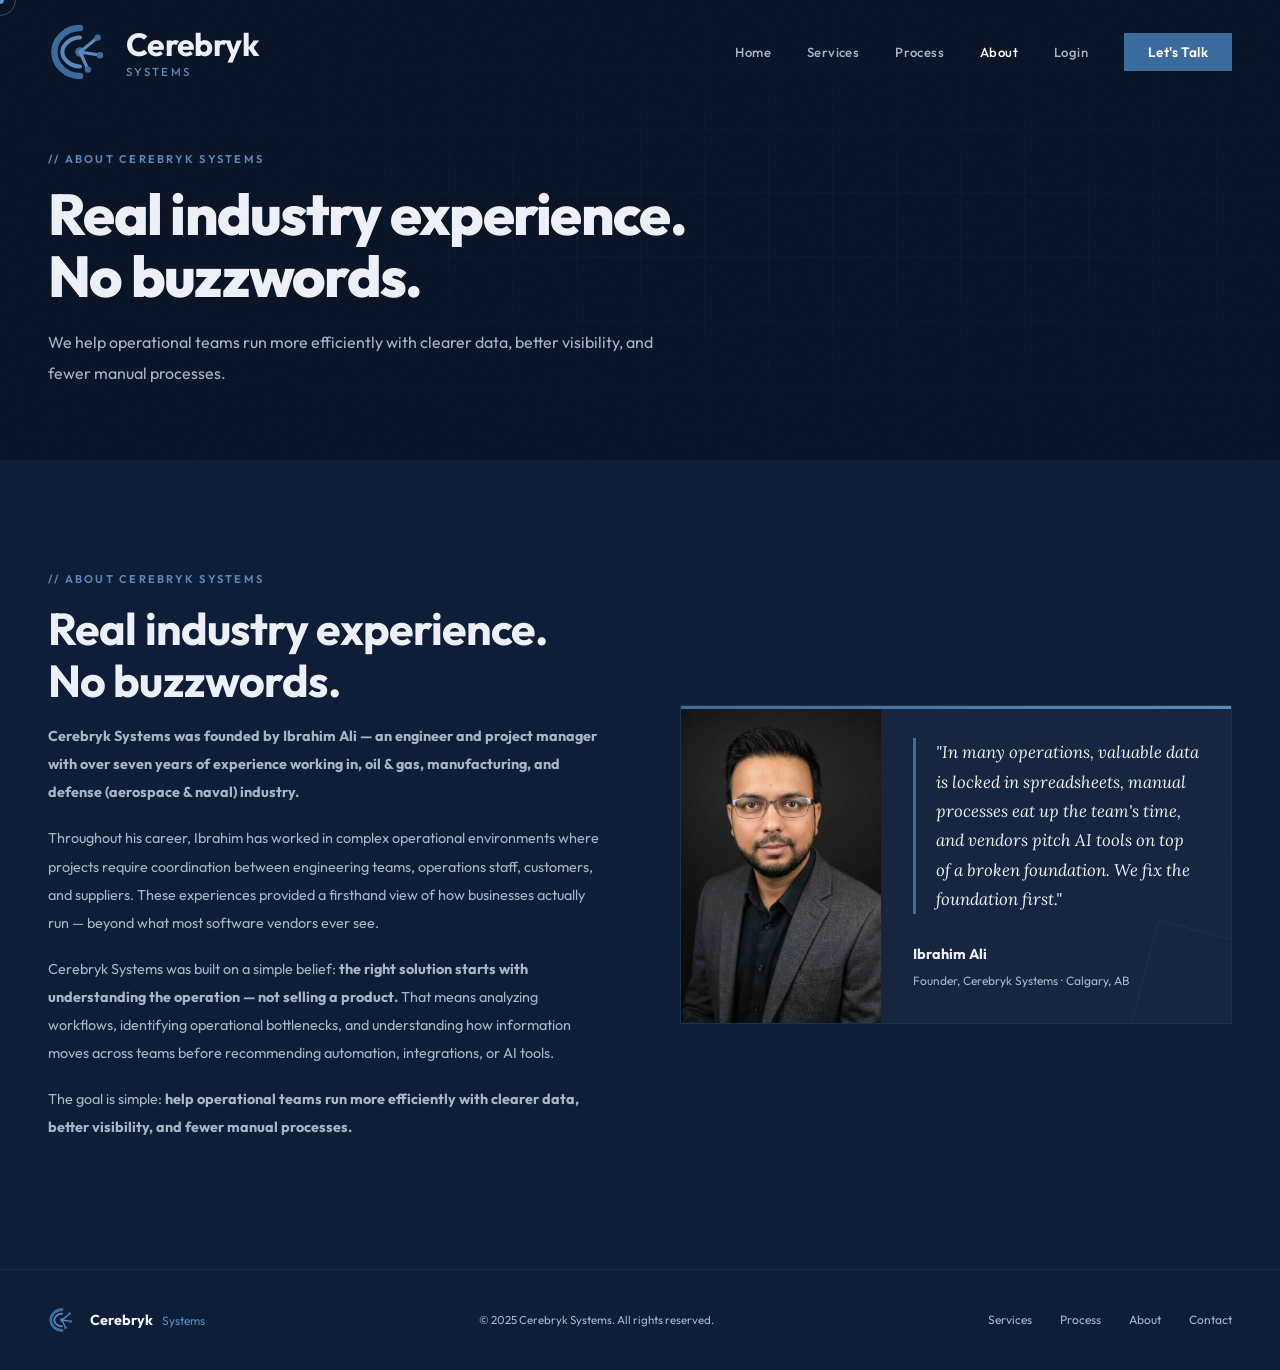
==== about/index.html @ 9ad9eb02 "Individual Pages Each title has an individual page" ====
<!DOCTYPE html>
<html lang="en">
<head>
  <meta charset="UTF-8"/>
  <meta name="viewport" content="width=device-width, initial-scale=1.0"/>
  <title>About | Cerebryk Systems — Ibrahim Ali</title>
  <meta name="description" content="Meet Ibrahim Ali, founder of Cerebryk Systems, and learn about the industry experience and operations first belief behind the company."/>
  <meta name="keywords" content="manufacturing consultant Calgary, AI consulting Alberta, workflow automation Calgary, operations consulting Western Canada, manufacturing SME consultant, data management manufacturing, process improvement Calgary"/>
  <meta name="author" content="Ibrahim Ali, Cerebryk Systems"/>
  <meta name="robots" content="index, follow"/>
  <link rel="canonical" href="https://cerebryk.com/about/"/>
  <meta property="og:title" content="About | Cerebryk Systems — Ibrahim Ali"/><meta property="og:description" content="Meet Ibrahim Ali, founder of Cerebryk Systems, and learn about the industry experience and operations first belief behind the company."/><meta property="og:url" content="https://cerebryk.com/about/"/><meta property="og:type" content="website"/><meta property="og:site_name" content="Cerebryk Systems"/>
  <meta name="twitter:card" content="summary"/><meta name="twitter:title" content="About | Cerebryk Systems — Ibrahim Ali"/><meta name="twitter:description" content="Meet Ibrahim Ali, founder of Cerebryk Systems, and learn about the industry experience and operations first belief behind the company."/>
  <link rel="icon" type="image/svg+xml" href="/favicon.svg"/>
  <link rel="preconnect" href="https://fonts.googleapis.com"/><link rel="preconnect" href="https://fonts.gstatic.com" crossorigin/>
  <link href="https://fonts.googleapis.com/css2?family=Outfit:wght@300;400;500;600;700;800&family=Lora:ital,wght@0,400;0,600;1,400&display=swap" rel="stylesheet"/>
  <link rel="stylesheet" href="/assets/site.css"/>
</head>
<body data-page="about">
  <div class="cursor" id="cursor"></div>
  <div class="cursor-ring" id="cursorRing"></div>
  <div class="mobile-menu" id="mobileMenu">
    <button class="mobile-close" id="menuClose" aria-label="Close menu">&#x2715;</button>
    <a href="/" onclick="closeMobile()">Home</a>
    <a href="/services/" onclick="closeMobile()">Services</a>
    <a href="/process/" onclick="closeMobile()">Process</a>
    <a href="/about/" aria-current="page" onclick="closeMobile()">About</a>
    <a href="/login/" onclick="closeMobile()">Login</a>
    <a href="/contact/" onclick="closeMobile()">Contact</a>
  </div>
  <nav id="nav">
    <a href="/" class="nav-logo">
      <svg class="nav-logo-icon" viewBox="0 0 80 80" fill="none">
        <path d="M40 10 C22 10 8 24 8 40 C8 56 22 70 40 70" stroke="#3A6B9E" stroke-width="8" stroke-linecap="round" fill="none"/>
        <path d="M40 22 C28 22 18 31 18 40 C18 49 28 58 40 58" stroke="#5A8BBE" stroke-width="5" stroke-linecap="round" fill="none"/>
        <circle cx="40" cy="40" r="6" fill="#3A6B9E"/>
        <line x1="40" y1="40" x2="62" y2="22" stroke="#5A8BBE" stroke-width="4" stroke-linecap="round"/>
        <line x1="40" y1="40" x2="65" y2="44" stroke="#5A8BBE" stroke-width="4" stroke-linecap="round"/>
        <line x1="40" y1="40" x2="50" y2="62" stroke="#5A8BBE" stroke-width="4" stroke-linecap="round"/>
        <circle cx="62" cy="22" r="4" fill="#3A6B9E"/>
        <circle cx="65" cy="44" r="4" fill="#3A6B9E"/>
        <circle cx="50" cy="62" r="4" fill="#3A6B9E"/>
      </svg>
      <div class="nav-logo-text">
        <span class="brand">Cerebryk</span>
        <span class="sub">Systems</span>
      </div>
    </a>
    <ul>
      <li><a href="/">Home</a></li>
      <li><a href="/services/">Services</a></li>
      <li><a href="/process/">Process</a></li>
      <li><a href="/about/" aria-current="page">About</a></li>
      <li><a href="/login/">Login</a></li>
      <li><a href="/contact/" class="nav-cta">Let&#39;s Talk</a></li>
    </ul>
    <button class="hamburger" id="hamburger" aria-label="Open menu"><span></span><span></span><span></span></button>
  </nav>
<main>
<section class="page-intro"><div class="section-label">// About Cerebryk Systems</div><h1>Real industry experience.<br>No buzzwords.</h1><p>We help operational teams run more efficiently with clearer data, better visibility, and fewer manual processes.</p></section>

  <section id="about">
    <div class="about-left reveal">
      <div class="section-label">// About Cerebryk Systems</div>
      <h2>Real industry experience.<br>No buzzwords.</h2>
      <p><strong>Cerebryk Systems was founded by Ibrahim Ali — an engineer and project manager with over seven years of experience working in, oil &amp; gas, manufacturing, and defense (aerospace &amp; naval) industry.</strong></p>
      <p>Throughout his career, Ibrahim has worked in complex operational environments where projects require coordination between engineering teams, operations staff, customers, and suppliers. These experiences provided a firsthand view of how businesses actually run — beyond what most software vendors ever see.</p>
      <p>Cerebryk Systems was built on a simple belief: <strong>the right solution starts with understanding the operation — not selling a product.</strong> That means analyzing workflows, identifying operational bottlenecks, and understanding how information moves across teams before recommending automation, integrations, or AI tools.</p>
      <p>The goal is simple: <strong>help operational teams run more efficiently with clearer data, better visibility, and fewer manual processes.</strong></p>
    </div>
    <div class="about-right reveal">
      <div class="about-card">
        <div style="display:flex; align-items:stretch; min-height:280px;">
          <img src="/ibrahim.jpg" alt="Ibrahim Ali" style="width:200px; flex-shrink:0; object-fit:cover; object-position:center top; display:block;"/>
          <div style="padding:32px 32px 32px; display:flex; flex-direction:column; justify-content:center;">
            <p class="about-quote">"In many operations, valuable data is locked in spreadsheets, manual processes eat up the team's time, and vendors pitch AI tools on top of a broken foundation. We fix the foundation first."</p>
            <div class="about-name">Ibrahim Ali</div>
            <div class="about-title">Founder, Cerebryk Systems &middot; Calgary, AB</div>
          </div>
        </div>
        <div class="about-deco"></div>
      </div>
    </div>
  </section>
</main>
  <footer>
    <div class="footer-left">
      <svg width="28" height="28" viewBox="0 0 80 80" fill="none">
        <path d="M40 10 C22 10 8 24 8 40 C8 56 22 70 40 70" stroke="#3A6B9E" stroke-width="8" stroke-linecap="round" fill="none"/>
        <path d="M40 22 C28 22 18 31 18 40 C18 49 28 58 40 58" stroke="#5A8BBE" stroke-width="5" stroke-linecap="round" fill="none"/>
        <circle cx="40" cy="40" r="6" fill="#3A6B9E"/>
        <line x1="40" y1="40" x2="62" y2="22" stroke="#5A8BBE" stroke-width="4" stroke-linecap="round"/>
        <line x1="40" y1="40" x2="65" y2="44" stroke="#5A8BBE" stroke-width="4" stroke-linecap="round"/>
        <line x1="40" y1="40" x2="50" y2="62" stroke="#5A8BBE" stroke-width="4" stroke-linecap="round"/>
        <circle cx="62" cy="22" r="4" fill="#3A6B9E"/>
        <circle cx="65" cy="44" r="4" fill="#3A6B9E"/>
        <circle cx="50" cy="62" r="4" fill="#3A6B9E"/>
      </svg>
      <div class="footer-brand">Cerebryk <span>Systems</span></div>
    </div>
    <p>&#169; 2025 Cerebryk Systems. All rights reserved.</p>
    <div class="footer-links">
      <a href="/services/">Services</a>
      <a href="/process/">Process</a>
      <a href="/about/">About</a>
      <a href="/contact/">Contact</a>
    </div>
  </footer>
<script src="/assets/site.js" defer></script>
</body>
</html>
---- assets/site.css ----
*, *::before, *::after { box-sizing: border-box; margin: 0; padding: 0; }
    :root {
      --navy: #0A1628; --navy2: #0F1E38; --navy3: #162540;
      --steel: #3A6B9E; --steel-light: #5A8BBE;
      --text: #EDF0F7; --text-soft: #A8B4C8;
      --border: rgba(58,107,158,0.18); --white: #FFFFFF;
    }
    html { scroll-behavior: smooth; }
    body { background: var(--navy); color: var(--text); font-family: 'Outfit', sans-serif; font-weight: 400; line-height: 1.7; overflow-x: hidden; cursor: none; }

    /* CURSOR */
    .cursor { width: 8px; height: 8px; background: var(--steel-light); border-radius: 50%; position: fixed; pointer-events: none; z-index: 9999; transform: translate(-50%,-50%); transition: transform 0.15s ease, background 0.2s; mix-blend-mode: screen; }
    .cursor-ring { width: 32px; height: 32px; border: 1.5px solid rgba(90,139,190,0.5); border-radius: 50%; position: fixed; pointer-events: none; z-index: 9998; transform: translate(-50%,-50%); transition: width 0.3s, height 0.3s, border-color 0.3s; }
    .cursor.hovered { transform: translate(-50%,-50%) scale(2.5); background: var(--steel); }
    .cursor-ring.hovered { width: 48px; height: 48px; border-color: rgba(90,139,190,0.8); }

    /* NOISE */
    body::after { content: ''; position: fixed; inset: 0; background-image: url("data:image/svg+xml,%3Csvg viewBox='0 0 200 200' xmlns='http://www.w3.org/2000/svg'%3E%3Cfilter id='n'%3E%3CfeTurbulence type='fractalNoise' baseFrequency='0.85' numOctaves='4' stitchTiles='stitch'/%3E%3C/filter%3E%3Crect width='100%25' height='100%25' filter='url(%23n)' opacity='0.03'/%3E%3C/svg%3E"); pointer-events: none; z-index: 900; opacity: 0.35; }

    /* NAV */
    nav { position: fixed; top: 0; left: 0; right: 0; z-index: 500; padding: 20px 48px; display: flex; justify-content: space-between; align-items: center; transition: all 0.4s ease; }
    nav.scrolled { background: rgba(10,22,40,0.95); backdrop-filter: blur(24px); border-bottom: 1px solid var(--border); padding: 14px 48px; }
    .nav-logo { display: flex; align-items: center; gap: 14px; text-decoration: none; }
    .nav-logo-icon { width: 64px; height: 64px; flex-shrink: 0; }
    .nav-logo-text { display: flex; flex-direction: column; line-height: 1.15; }
    .nav-logo-text .brand { font-size: 2rem; font-weight: 700; color: var(--text); letter-spacing: -0.02em; }
    .nav-logo-text .sub { font-size: 0.72rem; font-weight: 500; letter-spacing: 0.2em; text-transform: uppercase; color: var(--steel-light); margin-top: 2px; }
    nav ul { list-style: none; display: flex; gap: 36px; align-items: center; }
    nav ul a { color: var(--text-soft); text-decoration: none; font-size: 0.82rem; font-weight: 500; letter-spacing: 0.03em; transition: color 0.2s; }
    nav ul a:hover { color: var(--text); }
    .nav-cta { background: var(--steel) !important; color: var(--white) !important; padding: 10px 24px !important; font-weight: 600 !important; font-size: 0.85rem !important; transition: background 0.2s !important; }
    .nav-cta:hover { background: var(--steel-light) !important; color: var(--white) !important; }
    .hamburger { display: none; flex-direction: column; gap: 5px; background: none; border: none; cursor: none; padding: 4px; }
    .hamburger span { display: block; width: 24px; height: 2px; background: var(--text); border-radius: 2px; }
    .mobile-menu { display: none; position: fixed; top: 0; left: 0; right: 0; bottom: 0; background: var(--navy); z-index: 400; flex-direction: column; justify-content: center; align-items: center; gap: 32px; }
    .mobile-menu.open { display: flex; }
    .mobile-menu a { color: var(--text); text-decoration: none; font-size: 1.4rem; font-weight: 600; }
    .mobile-close { position: absolute; top: 24px; right: 24px; background: none; border: none; color: var(--text); font-size: 1.6rem; cursor: none; }

    /* HERO */
    #hero { min-height: 100vh; min-height: 100svh; display: flex; align-items: center; padding: 140px 48px 80px; position: relative; overflow: hidden; }
    .hero-bg-grid { position: absolute; inset: 0; background-image: linear-gradient(rgba(58,107,158,0.06) 1px, transparent 1px), linear-gradient(90deg, rgba(58,107,158,0.06) 1px, transparent 1px); background-size: 64px 64px; mask-image: radial-gradient(ellipse at 65% 50%, black 20%, transparent 75%); }
    .hero-glow { position: absolute; top: -150px; right: -80px; width: 650px; height: 650px; background: radial-gradient(circle, rgba(58,107,158,0.14) 0%, transparent 70%); pointer-events: none; }
    .hero-content { position: relative; max-width: 860px; }
    h1 { font-family: 'Outfit', sans-serif; font-weight: 800; font-size: clamp(2.2rem, 4.5vw, 4.2rem); line-height: 1.08; letter-spacing: -0.03em; margin-bottom: 20px; opacity: 0; animation: fadeUp 0.8s 0.2s ease forwards; }
    h1 em { font-style: normal; color: var(--steel-light); }
    .hero-tagline { font-size: clamp(1rem, 2vw, 1.25rem); font-weight: 500; color: var(--text-soft); margin-bottom: 24px; letter-spacing: 0.01em; opacity: 0; animation: fadeUp 0.8s 0.28s ease forwards; }
    .hero-tagline span { color: var(--steel-light); font-weight: 600; }
    .hero-desc { font-size: 0.97rem; font-weight: 300; color: var(--text-soft); max-width: 560px; line-height: 1.9; margin-bottom: 48px; opacity: 0; animation: fadeUp 0.8s 0.35s ease forwards; }
    .hero-ctas { display: flex; gap: 16px; flex-wrap: wrap; align-items: center; opacity: 0; animation: fadeUp 0.8s 0.45s ease forwards; }
    .btn-primary { background: var(--steel); color: var(--white); padding: 14px 32px; font-family: 'Outfit', sans-serif; font-size: 0.88rem; font-weight: 600; letter-spacing: 0.03em; text-decoration: none; border: none; cursor: none; transition: background 0.25s, transform 0.2s; display: inline-block; }
    .btn-primary:hover { background: var(--steel-light); transform: translateY(-1px); }
    .btn-outline { border: 1.5px solid var(--border); color: var(--text-soft); padding: 13px 28px; font-family: 'Outfit', sans-serif; font-size: 0.88rem; font-weight: 500; text-decoration: none; cursor: none; transition: border-color 0.2s, color 0.2s; display: inline-flex; align-items: center; gap: 8px; }
    .btn-outline:hover { border-color: var(--steel); color: var(--text); }
    .hero-scroll { position: absolute; bottom: 36px; right: 48px; display: flex; align-items: center; gap: 10px; font-size: 0.68rem; letter-spacing: 0.14em; text-transform: uppercase; color: var(--text-soft); opacity: 0; animation: fadeUp 0.8s 0.8s ease forwards; }
    .scroll-line { width: 40px; height: 1px; background: var(--steel); }
    .hero-divider { position: absolute; bottom: 0; left: 0; right: 0; height: 1px; background: linear-gradient(90deg, transparent, var(--border), transparent); }

    /* TRUST BAR */
    #trust { background: var(--navy2); padding: 28px 48px; border-bottom: 1px solid var(--border); }
    .trust-inner { display: flex; align-items: center; gap: 32px; flex-wrap: nowrap; }
    .trust-label { font-size: 0.68rem; letter-spacing: 0.16em; text-transform: uppercase; color: var(--text-soft); white-space: nowrap; }
    .trust-divider { width: 1px; height: 28px; background: var(--border); flex-shrink: 0; }
    .trust-items { display: flex; gap: 24px; flex-wrap: nowrap; }
    .trust-item { font-size: 0.74rem; color: var(--text-soft); display: flex; align-items: center; gap: 6px; white-space: nowrap; }
    .trust-item::before { content: ''; width: 4px; height: 4px; border-radius: 50%; background: var(--steel); flex-shrink: 0; }

    /* SECTIONS */
    section { padding: 110px 48px; position: relative; }
    .section-label { font-size: 0.7rem; font-weight: 600; letter-spacing: 0.2em; text-transform: uppercase; color: var(--steel-light); margin-bottom: 14px; }
    h2 { font-family: 'Outfit', sans-serif; font-weight: 700; font-size: clamp(1.9rem, 3.5vw, 2.8rem); letter-spacing: -0.02em; line-height: 1.15; margin-bottom: 16px; }

    /* PROBLEM STRIP */
    #problem { background: var(--navy3); padding: 72px 48px; }
    .problem-inner { max-width: 900px; margin: 0 auto; text-align: center; }
    .problem-inner .section-label { display: block; text-align: center; margin-bottom: 20px; }
    .problem-inner h2 { margin-bottom: 20px; }
    .problem-inner p { color: var(--text-soft); font-size: 0.95rem; line-height: 1.95; max-width: 680px; margin: 0 auto 48px; }
    .problem-grid { display: grid; grid-template-columns: repeat(auto-fit, minmax(200px, 1fr)); gap: 1px; background: var(--border); margin-top: 0; }
    .problem-card { background: var(--navy3); padding: 32px 28px; text-align: left; }
    .problem-card-icon { font-size: 1.4rem; margin-bottom: 14px; }
    .problem-card h4 { font-size: 0.95rem; font-weight: 700; margin-bottom: 8px; }
    .problem-card p { font-size: 0.8rem; color: var(--text-soft); line-height: 1.75; }

    /* SERVICES */
    #services { background: var(--navy2); }
    .services-header { max-width: 640px; margin-bottom: 80px; }
    .services-header p { color: var(--text-soft); font-size: 0.92rem; line-height: 1.9; margin-top: 14px; }
    .services-stack { display: flex; flex-direction: column; gap: 2px; }
    .service-card { background: var(--navy2); border: 1px solid var(--border); padding: 52px 48px; display: grid; grid-template-columns: 280px 1fr; gap: 60px; align-items: start; position: relative; overflow: hidden; transition: background 0.3s; cursor: none; }
    .service-card:hover { background: var(--navy3); }
    .service-card::before { content: ''; position: absolute; left: 0; top: 0; bottom: 0; width: 3px; background: var(--steel); transform: scaleY(0); transform-origin: top; transition: transform 0.4s ease; }
    .service-card:hover::before { transform: scaleY(1); }
    .svc-step { font-size: 0.65rem; letter-spacing: 0.2em; color: var(--steel); font-weight: 700; margin-bottom: 16px; text-transform: uppercase; }
    .service-card h3 { font-size: 1.4rem; font-weight: 700; letter-spacing: -0.02em; margin-bottom: 12px; line-height: 1.2; }
    .svc-subtitle { font-size: 0.8rem; color: var(--steel-light); font-weight: 500; letter-spacing: 0.04em; }
    .svc-right p { color: var(--text-soft); font-size: 0.88rem; line-height: 1.95; margin-bottom: 24px; }
    .svc-tags { display: flex; flex-wrap: wrap; gap: 8px; }
    .svc-tag { font-size: 0.65rem; letter-spacing: 0.08em; text-transform: uppercase; font-weight: 500; color: var(--steel-light); border: 1px solid rgba(58,107,158,0.25); padding: 5px 12px; }
    .svc-callout { margin-top: 20px; padding: 16px 20px; background: rgba(58,107,158,0.08); border-left: 3px solid var(--steel); font-size: 0.82rem; color: var(--text-soft); font-style: italic; font-family: 'Lora', serif; line-height: 1.7; }

    /* PROCESS */
    #process { background: var(--navy); }
    .process-header { max-width: 560px; margin-bottom: 72px; }
    .process-header p { color: var(--text-soft); font-size: 0.92rem; line-height: 1.85; margin-top: 12px; }
    .process-steps { display: grid; grid-template-columns: repeat(auto-fit, minmax(200px, 1fr)); gap: 0; position: relative; }
    .process-steps::before { content: ''; position: absolute; top: 28px; left: 0; right: 0; height: 1px; background: linear-gradient(90deg, transparent, var(--border), var(--border), transparent); }
    .process-step { padding: 0 32px 0 0; }
    .step-num { width: 56px; height: 56px; border: 1.5px solid var(--border); display: flex; align-items: center; justify-content: center; font-size: 0.72rem; font-weight: 700; letter-spacing: 0.1em; color: var(--steel-light); margin-bottom: 28px; background: var(--navy); position: relative; z-index: 1; }
    .process-step h4 { font-size: 1rem; font-weight: 700; margin-bottom: 10px; }
    .process-step p { font-size: 0.83rem; color: var(--text-soft); line-height: 1.85; }

    /* ABOUT */
    #about { background: var(--navy2); display: grid; grid-template-columns: 1fr 1fr; gap: 80px; align-items: center; }
    .about-left p { color: var(--text-soft); font-size: 0.9rem; line-height: 1.95; margin-bottom: 18px; }
    .about-credentials { margin-top: 36px; display: grid; grid-template-columns: 1fr 1fr; gap: 10px; }
    .credential { display: flex; align-items: flex-start; gap: 10px; font-size: 0.8rem; color: var(--text-soft); line-height: 1.5; }
    .credential-dot { width: 5px; height: 5px; border-radius: 50%; background: var(--steel); flex-shrink: 0; margin-top: 6px; }
    .about-card { background: var(--navy3); border: 1px solid var(--border); overflow: hidden; position: relative; }
    .about-card::before { content: ''; position: absolute; top: 0; left: 0; right: 0; height: 3px; background: linear-gradient(90deg, var(--steel), var(--steel-light)); }
    .about-card-logo { margin-bottom: 32px; }
    .about-quote { font-family: 'Lora', serif; font-style: italic; font-size: 1.05rem; color: var(--text); line-height: 1.75; margin-bottom: 28px; border-left: 3px solid var(--steel); padding-left: 20px; }
    .about-name { font-size: 0.9rem; font-weight: 700; }
    .about-title { font-size: 0.75rem; color: var(--text-soft); margin-top: 4px; }
    .about-deco { position: absolute; bottom: -30px; right: -30px; width: 120px; height: 120px; border: 1px solid var(--border); transform: rotate(15deg); pointer-events: none; }

    /* CONTACT */
    #contact { background: var(--navy); }
    .contact-wrap { display: grid; grid-template-columns: 1fr 1.4fr; gap: 80px; align-items: start; }
    .contact-left h2 { margin-bottom: 16px; }
    .contact-left p { color: var(--text-soft); font-size: 0.9rem; line-height: 1.9; margin-bottom: 40px; }
    .contact-detail { display: flex; align-items: center; gap: 14px; margin-bottom: 18px; font-size: 0.85rem; color: var(--text-soft); }
    .contact-detail-icon { width: 36px; height: 36px; flex-shrink: 0; border: 1px solid var(--border); display: flex; align-items: center; justify-content: center; color: var(--steel-light); }
    .contact-form { display: flex; flex-direction: column; gap: 16px; }
    .form-row { display: grid; grid-template-columns: 1fr 1fr; gap: 16px; }
    .form-group { display: flex; flex-direction: column; gap: 7px; }
    .form-group label { font-size: 0.7rem; font-weight: 600; letter-spacing: 0.12em; text-transform: uppercase; color: var(--text-soft); }
    .form-group input, .form-group textarea, .form-group select { background: var(--navy2); border: 1px solid var(--border); color: var(--text); font-family: 'Outfit', sans-serif; font-size: 0.88rem; padding: 13px 16px; outline: none; transition: border-color 0.2s; resize: none; cursor: none; -webkit-appearance: none; }
    .form-group input:focus, .form-group textarea:focus, .form-group select:focus { border-color: var(--steel); }
    .form-group input::placeholder, .form-group textarea::placeholder { color: rgba(168,180,200,0.4); }
    .form-group select option { background: var(--navy2); }
    .form-submit { background: var(--steel); color: var(--white); border: none; padding: 15px 40px; font-family: 'Outfit', sans-serif; font-size: 0.9rem; font-weight: 600; cursor: none; width: 100%; transition: background 0.2s, transform 0.2s; margin-top: 4px; }
    .form-submit:hover { background: var(--steel-light); transform: translateY(-1px); }

    /* FOOTER */
    footer { padding: 36px 48px; border-top: 1px solid var(--border); display: flex; justify-content: space-between; align-items: center; flex-wrap: wrap; gap: 16px; background: var(--navy2); }
    .footer-left { display: flex; align-items: center; gap: 14px; }
    .footer-brand { font-size: 0.9rem; font-weight: 700; color: var(--text); }
    .footer-brand span { color: var(--steel-light); font-weight: 400; font-size: 0.75rem; margin-left: 6px; }
    footer p { font-size: 0.72rem; color: var(--text-soft); }
    .footer-links { display: flex; gap: 28px; }
    .footer-links a { font-size: 0.75rem; color: var(--text-soft); text-decoration: none; transition: color 0.2s; }
    .footer-links a:hover { color: var(--steel-light); }

    /* ANIMATIONS */
    @keyframes fadeUp { from { opacity: 0; transform: translateY(20px); } to { opacity: 1; transform: translateY(0); } }
    @keyframes pulse { 0%,100% { opacity: 1; transform: scale(1); } 50% { opacity: 0.4; transform: scale(0.8); } }
    .reveal { opacity: 0; transform: translateY(28px); transition: opacity 0.7s ease, transform 0.7s ease; }
    .reveal.visible { opacity: 1; transform: translateY(0); }
    ::-webkit-scrollbar { width: 4px; }
    ::-webkit-scrollbar-track { background: var(--navy); }
    ::-webkit-scrollbar-thumb { background: var(--steel); border-radius: 2px; }

    /* RESPONSIVE */
    @media (max-width: 900px) {
      .service-card { grid-template-columns: 1fr; gap: 24px; }
      #about { grid-template-columns: 1fr; gap: 48px; }
      .contact-wrap { grid-template-columns: 1fr; gap: 48px; }
    }
    @media (max-width: 768px) {
      body { cursor: auto; }
      .cursor, .cursor-ring { display: none; }
      nav { padding: 16px 20px; }
      nav.scrolled { padding: 12px 20px; }
      nav ul { display: none; }
      .hamburger { display: flex; }
      #hero { padding: 110px 20px 72px; }
      .hero-scroll { display: none; }
      section { padding: 72px 20px; }
      #problem { padding: 56px 20px; }
      #trust { padding: 16px 20px; overflow-x: hidden; }
      /* Fix 1: Trust bar — stack vertically on mobile */
      .trust-inner { flex-direction: column; align-items: flex-start; gap: 12px; }
      .trust-divider { width: 100%; height: 1px; }
      .trust-items { flex-wrap: wrap; gap: 12px; }
      .trust-item { white-space: normal; }
      .service-card { padding: 36px 24px; }
      .process-steps { grid-template-columns: 1fr; gap: 40px; }
      .process-steps::before { display: none; }
      .process-step { padding: 0; }
      .about-credentials { grid-template-columns: 1fr; }
      /* Fix 2: About section — stack vertically, prevent overflow */
      #about { grid-template-columns: 1fr; gap: 40px; padding: 72px 20px; }
      .about-left { width: 100%; }
      /* Fix 3: Quote card photo — stack photo on top, text below */
      .about-card { width: 100%; overflow: hidden; }
      .about-card > div[style] { flex-direction: column !important; }
      .about-card img { width: 100% !important; height: 260px !important; object-fit: cover; object-position: center top; }
      .form-row { grid-template-columns: 1fr; }
      footer { padding: 28px 20px; flex-direction: column; align-items: flex-start; gap: 20px; }
      .problem-grid { grid-template-columns: 1fr 1fr; }
    }
    @media (max-width: 480px) {
      h1 { font-size: 2.2rem; }
      h2 { font-size: 1.7rem; }
      .hero-ctas { flex-direction: column; align-items: stretch; }
      .btn-primary, .btn-outline { text-align: center; justify-content: center; }
      nav { padding: 14px 16px; }
      .problem-grid { grid-template-columns: 1fr; }
      .trust-items { gap: 10px; }
      .trust-item { font-size: 0.72rem; }
    }
  
    nav ul a[aria-current="page"] { color: var(--white); }
    .mobile-menu a[aria-current="page"] { color: var(--steel-light); }
    @media (min-width: 769px) and (max-width: 980px) {
      nav { padding-left: 28px; padding-right: 28px; }
      nav ul { gap: 20px; }
      .nav-logo-icon { width: 52px; height: 52px; }
    }
    .page-intro { min-height: 48vh; display: flex; flex-direction: column; justify-content: center; padding: 150px 48px 72px; background: var(--navy); position: relative; overflow: hidden; }
    .page-intro::before { content: ''; position: absolute; inset: 0; background-image: linear-gradient(rgba(58,107,158,0.06) 1px, transparent 1px), linear-gradient(90deg, rgba(58,107,158,0.06) 1px, transparent 1px); background-size: 64px 64px; mask-image: radial-gradient(ellipse at 65% 50%, black 20%, transparent 75%); pointer-events: none; }
    .page-intro > * { position: relative; }
    .page-intro h1 { opacity: 1; animation: none; max-width: 860px; }
    .page-intro p { color: var(--text-soft); max-width: 640px; font-size: 1rem; line-height: 1.9; }
    .home-previews { background: var(--navy2); }
    .home-previews-header { max-width: 640px; margin-bottom: 48px; }
    .home-previews-header p { color: var(--text-soft); margin-top: 14px; }
    .preview-grid { display: grid; grid-template-columns: repeat(2, minmax(0, 1fr)); gap: 16px; }
    .preview-card { background: var(--navy3); border: 1px solid var(--border); padding: 30px; }
    .preview-card h3 { font-size: 1.15rem; margin: 8px 0 10px; }
    .preview-card p { color: var(--text-soft); font-size: 0.86rem; line-height: 1.85; margin-bottom: 18px; }
    .preview-link { color: var(--steel-light); font-size: 0.82rem; font-weight: 600; text-decoration: none; }
    .preview-link:hover { color: var(--white); }
    .page-cta { background: var(--navy3); text-align: center; }
    .page-cta p { color: var(--text-soft); max-width: 600px; margin: 0 auto 28px; }
    .login-page { min-height: 72vh; display: grid; place-items: center; padding: 150px 24px 80px; }
    .login-card { width: min(100%, 560px); padding: 48px; background: var(--navy2); border: 1px solid var(--border); text-align: center; }
    .login-card p { color: var(--text-soft); margin: 14px 0 28px; }
    @media (max-width: 768px) { .page-intro { min-height: 42vh; padding: 125px 20px 56px; } .preview-grid { grid-template-columns: 1fr; } .login-card { padding: 34px 24px; } }
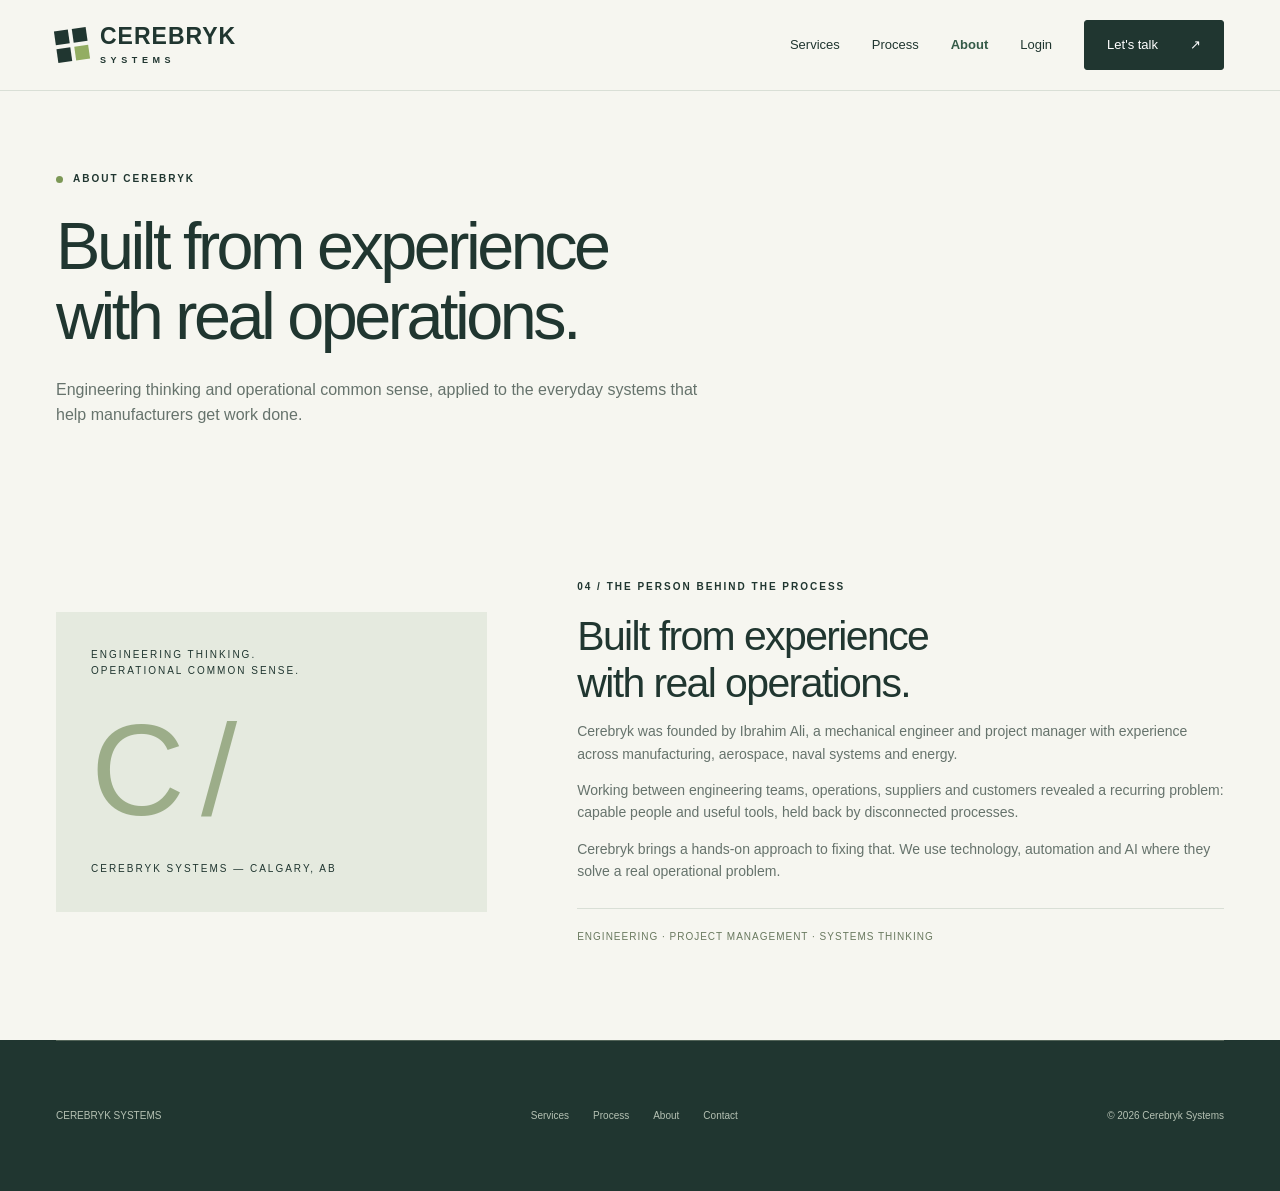
==== commit e733ecde: "Apply Cerebryk multi-page redesign" ====
--- a/about/index.html
+++ b/about/index.html
@@ -1,111 +1,10 @@
-<!DOCTYPE html>
+<!doctype html>
 <html lang="en">
 <head>
-  <meta charset="UTF-8"/>
-  <meta name="viewport" content="width=device-width, initial-scale=1.0"/>
-  <title>About | Cerebryk Systems — Ibrahim Ali</title>
-  <meta name="description" content="Meet Ibrahim Ali, founder of Cerebryk Systems, and learn about the industry experience and operations first belief behind the company."/>
-  <meta name="keywords" content="manufacturing consultant Calgary, AI consulting Alberta, workflow automation Calgary, operations consulting Western Canada, manufacturing SME consultant, data management manufacturing, process improvement Calgary"/>
-  <meta name="author" content="Ibrahim Ali, Cerebryk Systems"/>
-  <meta name="robots" content="index, follow"/>
-  <link rel="canonical" href="https://cerebryk.com/about/"/>
-  <meta property="og:title" content="About | Cerebryk Systems — Ibrahim Ali"/><meta property="og:description" content="Meet Ibrahim Ali, founder of Cerebryk Systems, and learn about the industry experience and operations first belief behind the company."/><meta property="og:url" content="https://cerebryk.com/about/"/><meta property="og:type" content="website"/><meta property="og:site_name" content="Cerebryk Systems"/>
-  <meta name="twitter:card" content="summary"/><meta name="twitter:title" content="About | Cerebryk Systems — Ibrahim Ali"/><meta name="twitter:description" content="Meet Ibrahim Ali, founder of Cerebryk Systems, and learn about the industry experience and operations first belief behind the company."/>
-  <link rel="icon" type="image/svg+xml" href="/favicon.svg"/>
-  <link rel="preconnect" href="https://fonts.googleapis.com"/><link rel="preconnect" href="https://fonts.gstatic.com" crossorigin/>
-  <link href="https://fonts.googleapis.com/css2?family=Outfit:wght@300;400;500;600;700;800&family=Lora:ital,wght@0,400;0,600;1,400&display=swap" rel="stylesheet"/>
-  <link rel="stylesheet" href="/assets/site.css"/>
-</head>
-<body data-page="about">
-  <div class="cursor" id="cursor"></div>
-  <div class="cursor-ring" id="cursorRing"></div>
-  <div class="mobile-menu" id="mobileMenu">
-    <button class="mobile-close" id="menuClose" aria-label="Close menu">&#x2715;</button>
-    <a href="/" onclick="closeMobile()">Home</a>
-    <a href="/services/" onclick="closeMobile()">Services</a>
-    <a href="/process/" onclick="closeMobile()">Process</a>
-    <a href="/about/" aria-current="page" onclick="closeMobile()">About</a>
-    <a href="/login/" onclick="closeMobile()">Login</a>
-    <a href="/contact/" onclick="closeMobile()">Contact</a>
-  </div>
-  <nav id="nav">
-    <a href="/" class="nav-logo">
-      <svg class="nav-logo-icon" viewBox="0 0 80 80" fill="none">
-        <path d="M40 10 C22 10 8 24 8 40 C8 56 22 70 40 70" stroke="#3A6B9E" stroke-width="8" stroke-linecap="round" fill="none"/>
-        <path d="M40 22 C28 22 18 31 18 40 C18 49 28 58 40 58" stroke="#5A8BBE" stroke-width="5" stroke-linecap="round" fill="none"/>
-        <circle cx="40" cy="40" r="6" fill="#3A6B9E"/>
-        <line x1="40" y1="40" x2="62" y2="22" stroke="#5A8BBE" stroke-width="4" stroke-linecap="round"/>
-        <line x1="40" y1="40" x2="65" y2="44" stroke="#5A8BBE" stroke-width="4" stroke-linecap="round"/>
-        <line x1="40" y1="40" x2="50" y2="62" stroke="#5A8BBE" stroke-width="4" stroke-linecap="round"/>
-        <circle cx="62" cy="22" r="4" fill="#3A6B9E"/>
-        <circle cx="65" cy="44" r="4" fill="#3A6B9E"/>
-        <circle cx="50" cy="62" r="4" fill="#3A6B9E"/>
-      </svg>
-      <div class="nav-logo-text">
-        <span class="brand">Cerebryk</span>
-        <span class="sub">Systems</span>
-      </div>
-    </a>
-    <ul>
-      <li><a href="/">Home</a></li>
-      <li><a href="/services/">Services</a></li>
-      <li><a href="/process/">Process</a></li>
-      <li><a href="/about/" aria-current="page">About</a></li>
-      <li><a href="/login/">Login</a></li>
-      <li><a href="/contact/" class="nav-cta">Let&#39;s Talk</a></li>
-    </ul>
-    <button class="hamburger" id="hamburger" aria-label="Open menu"><span></span><span></span><span></span></button>
-  </nav>
-<main>
-<section class="page-intro"><div class="section-label">// About Cerebryk Systems</div><h1>Real industry experience.<br>No buzzwords.</h1><p>We help operational teams run more efficiently with clearer data, better visibility, and fewer manual processes.</p></section>
-
-  <section id="about">
-    <div class="about-left reveal">
-      <div class="section-label">// About Cerebryk Systems</div>
-      <h2>Real industry experience.<br>No buzzwords.</h2>
-      <p><strong>Cerebryk Systems was founded by Ibrahim Ali — an engineer and project manager with over seven years of experience working in, oil &amp; gas, manufacturing, and defense (aerospace &amp; naval) industry.</strong></p>
-      <p>Throughout his career, Ibrahim has worked in complex operational environments where projects require coordination between engineering teams, operations staff, customers, and suppliers. These experiences provided a firsthand view of how businesses actually run — beyond what most software vendors ever see.</p>
-      <p>Cerebryk Systems was built on a simple belief: <strong>the right solution starts with understanding the operation — not selling a product.</strong> That means analyzing workflows, identifying operational bottlenecks, and understanding how information moves across teams before recommending automation, integrations, or AI tools.</p>
-      <p>The goal is simple: <strong>help operational teams run more efficiently with clearer data, better visibility, and fewer manual processes.</strong></p>
-    </div>
-    <div class="about-right reveal">
-      <div class="about-card">
-        <div style="display:flex; align-items:stretch; min-height:280px;">
-          <img src="/ibrahim.jpg" alt="Ibrahim Ali" style="width:200px; flex-shrink:0; object-fit:cover; object-position:center top; display:block;"/>
-          <div style="padding:32px 32px 32px; display:flex; flex-direction:column; justify-content:center;">
-            <p class="about-quote">"In many operations, valuable data is locked in spreadsheets, manual processes eat up the team's time, and vendors pitch AI tools on top of a broken foundation. We fix the foundation first."</p>
-            <div class="about-name">Ibrahim Ali</div>
-            <div class="about-title">Founder, Cerebryk Systems &middot; Calgary, AB</div>
-          </div>
-        </div>
-        <div class="about-deco"></div>
-      </div>
-    </div>
-  </section>
-</main>
-  <footer>
-    <div class="footer-left">
-      <svg width="28" height="28" viewBox="0 0 80 80" fill="none">
-        <path d="M40 10 C22 10 8 24 8 40 C8 56 22 70 40 70" stroke="#3A6B9E" stroke-width="8" stroke-linecap="round" fill="none"/>
-        <path d="M40 22 C28 22 18 31 18 40 C18 49 28 58 40 58" stroke="#5A8BBE" stroke-width="5" stroke-linecap="round" fill="none"/>
-        <circle cx="40" cy="40" r="6" fill="#3A6B9E"/>
-        <line x1="40" y1="40" x2="62" y2="22" stroke="#5A8BBE" stroke-width="4" stroke-linecap="round"/>
-        <line x1="40" y1="40" x2="65" y2="44" stroke="#5A8BBE" stroke-width="4" stroke-linecap="round"/>
-        <line x1="40" y1="40" x2="50" y2="62" stroke="#5A8BBE" stroke-width="4" stroke-linecap="round"/>
-        <circle cx="62" cy="22" r="4" fill="#3A6B9E"/>
-        <circle cx="65" cy="44" r="4" fill="#3A6B9E"/>
-        <circle cx="50" cy="62" r="4" fill="#3A6B9E"/>
-      </svg>
-      <div class="footer-brand">Cerebryk <span>Systems</span></div>
-    </div>
-    <p>&#169; 2025 Cerebryk Systems. All rights reserved.</p>
-    <div class="footer-links">
-      <a href="/services/">Services</a>
-      <a href="/process/">Process</a>
-      <a href="/about/">About</a>
-      <a href="/contact/">Contact</a>
-    </div>
-  </footer>
-<script src="/assets/site.js" defer></script>
-</body>
-</html>
+<meta charset="utf-8"/><meta name="viewport" content="width=device-width,initial-scale=1"/>
+<title>About | Cerebryk Systems</title><meta name="description" content="Meet Ibrahim Ali, founder of Cerebryk Systems, and learn about the experience behind its practical approach to operations improvement."/><meta name="robots" content="index, follow"/>
+<link rel="canonical" href="https://cerebryk.com/about/"/>
+<meta property="og:title" content="About | Cerebryk Systems"/><meta property="og:description" content="Meet Ibrahim Ali, founder of Cerebryk Systems, and learn about the experience behind its practical approach to operations improvement."/><meta property="og:url" content="https://cerebryk.com/about/"/><meta property="og:type" content="website"/><meta property="og:site_name" content="Cerebryk Systems"/>
+<meta name="twitter:card" content="summary"/><meta name="twitter:title" content="About | Cerebryk Systems"/><meta name="twitter:description" content="Meet Ibrahim Ali, founder of Cerebryk Systems, and learn about the experience behind its practical approach to operations improvement."/>
+<link rel="icon" type="image/svg+xml" href="/favicon.svg"/><link rel="stylesheet" href="/assets/site.css"/>
+</head><body data-page="about"><header><div class="wrap"><nav aria-label="Main navigation"><a class="brand" href="/" aria-label="Cerebryk Systems home"><span class="symbol" aria-hidden="true"><i></i><i></i><i></i><i></i></span><span class="word">CEREBRYK<small>SYSTEMS</small></span></a><button class="menu" aria-label="Open navigation" aria-expanded="false">Menu &#9776;</button><div class="navlinks"><a href="/services/">Services</a><a href="/process/">Process</a><a href="/about/" aria-current="page">About</a><a href="/login/">Login</a><a class="btn" href="/contact/">Let&#39;s talk <span>&#8599;</span></a></div></nav></div></header><main><section class="page-intro"><div class="wrap"><div class="eyebrow"><span class="dot"></span> About Cerebryk</div><h1>Built from experience<br>with real operations.</h1><p>Engineering thinking and operational common sense, applied to the everyday systems that help manufacturers get work done.</p></div></section><section id="about"><div class="wrap founder"><div class="founder-art"><small>ENGINEERING THINKING.<br>OPERATIONAL COMMON SENSE.</small><div class="giant">C /</div><small>CEREBRYK SYSTEMS — CALGARY, AB</small></div><div><div class="eyebrow">04 / The person behind the process</div><h2>Built from experience<br>with real operations.</h2><p>Cerebryk was founded by Ibrahim Ali, a mechanical engineer and project manager with experience across manufacturing, aerospace, naval systems and energy.</p><p>Working between engineering teams, operations, suppliers and customers revealed a recurring problem: capable people and useful tools, held back by disconnected processes.</p><p>Cerebryk brings a hands-on approach to fixing that. We use technology, automation and AI where they solve a real operational problem.</p><div class="expertise">ENGINEERING · PROJECT MANAGEMENT · SYSTEMS THINKING</div></div></div></section></main><footer class="site-footer dark"><div class="wrap"><div class="footer"><span>CEREBRYK SYSTEMS</span><nav class="footer-links" aria-label="Footer navigation"><a href="/services/">Services</a><a href="/process/">Process</a><a href="/about/">About</a><a href="/contact/">Contact</a></nav><span>&copy; 2026 Cerebryk Systems</span></div></div></footer><script src="/assets/site.js" defer></script></body></html>
--- a/assets/site.css
+++ b/assets/site.css
@@ -1,240 +1,22 @@
-*, *::before, *::after { box-sizing: border-box; margin: 0; padding: 0; }
-    :root {
-      --navy: #0A1628; --navy2: #0F1E38; --navy3: #162540;
-      --steel: #3A6B9E; --steel-light: #5A8BBE;
-      --text: #EDF0F7; --text-soft: #A8B4C8;
-      --border: rgba(58,107,158,0.18); --white: #FFFFFF;
-    }
-    html { scroll-behavior: smooth; }
-    body { background: var(--navy); color: var(--text); font-family: 'Outfit', sans-serif; font-weight: 400; line-height: 1.7; overflow-x: hidden; cursor: none; }
+:root{--ink:#203630;--muted:#66736c;--paper:#f6f6f0;--line:#d9dfd6;--accent:#daed85;--green:#355b48}*{box-sizing:border-box}html{scroll-behavior:smooth;scroll-padding-top:95px}body{margin:0;background:var(--paper);color:var(--ink);font-family:Arial,Helvetica,sans-serif;font-size:16px;line-height:1.6}a{color:inherit;text-decoration:none}button,input,select,textarea{font:inherit}button,a,input,select,textarea{outline-offset:5px}button{cursor:pointer}.wrap{max-width:1280px;margin:auto;padding:0 56px}header{position:sticky;top:0;background:#f6f6f0f5;border-bottom:1px solid var(--line);z-index:10}nav{height:90px;display:flex;align-items:center;justify-content:space-between}.brand{display:flex;align-items:center;gap:12px}.symbol{width:32px;height:32px;display:grid;grid-template-columns:1fr 1fr;gap:4px;transform:rotate(-8deg)}.symbol i{background:var(--ink)}.symbol i:last-child{background:#93ad62}.word{font-size:23px;font-weight:750;letter-spacing:1px;line-height:1}.word small{display:block;font-size:9px;letter-spacing:4.6px;margin-top:8px}.navlinks{display:flex;gap:32px;align-items:center;font-size:13px}.btn{display:inline-flex;align-items:center;justify-content:space-between;gap:32px;background:var(--ink);color:white;padding:14px 22px;font-size:13px;border:1px solid var(--ink);border-radius:3px;transition:background .2s,transform .2s}.btn:hover{background:#385749;transform:translateY(-2px)}.btn.light{background:var(--accent);border-color:var(--accent);color:var(--ink)}.textlink{font-size:13px;border-bottom:1px solid #9aa699;padding-bottom:5px}.eyebrow{font-size:10px;letter-spacing:2px;font-weight:bold;text-transform:uppercase;display:flex;align-items:center;gap:10px}.dot{width:7px;height:7px;border-radius:50%;background:#7c9856}.hero{padding:80px 0 65px;display:grid;grid-template-columns:1.08fr 1fr;gap:70px;align-items:center}h1{font-size:clamp(48px,5.2vw,76px);letter-spacing:-3.5px;line-height:1.05;font-weight:500;margin:25px 0}h1 em{font-style:normal;color:#72845b}p{color:var(--muted)}.hero p{max-width:440px;font-size:16px;margin:26px 0 30px}.actions{display:flex;align-items:center;gap:25px}.location{font-size:10px;color:var(--muted);margin-top:25px}.board-shell{padding:24px;background:#e8ece2;border:1px solid #dce2d5;border-radius:7px;position:relative}.board-shell:before{content:'';position:absolute;inset:-15px;background-image:radial-gradient(#adbaa2 .7px,transparent .7px);background-size:12px 12px;z-index:-1}.board{background:#fffefa;border:1px solid #d3daca;border-radius:5px;box-shadow:0 20px 35px #233a3010;padding:23px}.boardtop{display:flex;justify-content:space-between;font-size:10px;border-bottom:1px solid var(--line);padding-bottom:18px;align-items:center}.live{color:#557449;background:#edf3e7;padding:3px 8px;font-size:9px;border-radius:3px}.board h3{font-size:20px;font-weight:500;margin:18px 0}.metrics{display:grid;grid-template-columns:repeat(3,1fr);gap:8px}.metric{padding:12px;background:#f2f4ed;border:1px solid #e6e9df;border-radius:3px}.metric small{font-size:9px;color:var(--muted);display:block}.metric strong{font-size:27px;font-weight:500;display:block}.metric span{font-size:8px;color:#64804c}.jobtitle{display:flex;justify-content:space-between;font-size:9px;margin:23px 0 8px}.job{display:grid;grid-template-columns:1.4fr 1fr .7fr;gap:10px;align-items:center;padding:12px 0;border-top:1px solid #edf0e8;font-size:9px}.job b{font-weight:500}.bar{height:4px;background:#e9ecdf;border-radius:5px}.bar i{display:block;background:#849b63;height:100%;border-radius:5px}.status{text-align:right;color:#5c7450}.status.warn{color:#9e7645}.boardfoot{font-size:9px;color:var(--muted);padding-top:17px}.caption{display:flex;justify-content:space-between;font-size:9px;letter-spacing:1px;margin:18px 0 0;color:#788470}.ribbon{border-top:1px solid var(--line);border-bottom:1px solid var(--line);padding:23px 0;display:flex;justify-content:space-between;font-size:11px;color:#63715f}.ribbon span+span:before{content:'+';margin-right:28px;color:#99a683}section{padding:95px 0}.sectionhead{display:grid;grid-template-columns:1fr 1fr;gap:80px;align-items:end;margin-bottom:45px}h2{font-size:clamp(31px,3.2vw,45px);line-height:1.14;letter-spacing:-1.6px;font-weight:500;margin:18px 0 0}.sectionhead p{max-width:430px;font-size:14px;margin:0}.issues{display:grid;grid-template-columns:repeat(3,1fr);gap:35px}.issue{border-top:1px solid #afbaa9;padding-top:20px}.num{font-family:monospace;font-size:11px;color:#7c8d69}.issue h3{font-size:18px;line-height:1.3;font-weight:500}.issue p{font-size:13px}.dark{background:var(--ink);color:#f4f4e9}.dark p{color:#bac6bb}.dark .eyebrow{color:#bdcf9b}.solution-list{margin-top:35px}.solution{display:grid;grid-template-columns:65px 1.1fr 1fr 35px;gap:15px;border-top:1px solid #4d6056;padding:26px 0;align-items:center}.solution h3{font-size:21px;font-weight:400;margin:0}.solution p{font-size:13px;margin:0;max-width:380px}.solution .num{color:#a7bb8c}.solution:last-child{border-bottom:1px solid #4d6056}.arrow{font-size:23px;color:var(--accent)}.steps{display:grid;grid-template-columns:repeat(4,1fr);gap:30px;margin-top:50px}.step{border-top:1px solid var(--line);padding-top:20px}.step h3{font-size:23px;font-weight:400;margin:15px 0}.step p{font-size:13px}.assessment{background:#e8eddf;padding:45px;display:grid;grid-template-columns:1fr 1fr;gap:85px;border-radius:5px}.assessment h2{margin-top:15px}.assessment p{font-size:14px}.checklist{list-style:none;padding:0;margin:0 0 30px}.checklist li{padding:11px 0;border-bottom:1px solid #cbd4c1;font-size:13px}.checklist li:before{content:'✓';margin-right:15px;color:#527040}.founder{display:grid;grid-template-columns:.8fr 1.2fr;gap:90px;align-items:center}.founder-art{background:#e5eadf;padding:35px;min-height:300px;position:relative;overflow:hidden;display:flex;flex-direction:column;justify-content:space-between}.giant{font-size:130px;letter-spacing:-10px;line-height:1;color:#9cad89;font-weight:500}.founder-art small{font-size:10px;letter-spacing:2px}.founder p{font-size:14px}.expertise{font-size:10px;letter-spacing:1px;border-top:1px solid var(--line);padding-top:20px;margin-top:25px;color:#69795f}.contact{display:grid;grid-template-columns:1fr 1fr;gap:100px}.contact p{max-width:370px;font-size:14px}.contact h2{font-size:50px}.formrow{display:grid;grid-template-columns:1fr 1fr;gap:16px}label{display:block;font-size:11px;color:#c3cfbf;margin-bottom:18px}input,select,textarea{display:block;width:100%;border:1px solid #607267;background:#2b4339;color:white;padding:11px;margin-top:6px;border-radius:2px;font-size:13px}textarea{resize:vertical;min-height:95px}input::placeholder,textarea::placeholder{color:#acb9ab}.notice{font-size:10px!important;color:#bac6bb;margin-top:12px}.formresult{color:var(--accent)!important;font-size:13px}.footer{padding:30px 0;border-top:1px solid #526458;display:flex;justify-content:space-between;font-size:10px;color:#b5c1b3}.menu{display:none;background:transparent;border:1px solid var(--line);padding:5px 10px;color:var(--ink)}.contact-section{padding-bottom:50px}.sectionlabel{display:flex;justify-content:space-between}.sectionlabel span:last-child{font-size:10px;color:#829174}.mobile-only{display:none}@media(min-width:1500px){.hero{min-height:660px}}@media(max-width:950px){.wrap{padding:0 30px}.hero{gap:35px}h1{font-size:54px}.navlinks{gap:20px}.navlinks .btn{display:none}.sectionhead{gap:35px}.assessment{gap:35px}.contact{gap:40px}.ribbon span+span:before{margin-right:12px}.founder{gap:40px}}@media(max-width:680px){.wrap{padding:0 22px}nav{height:75px}.menu{display:block}.navlinks{display:none;position:absolute;left:0;right:0;top:75px;background:var(--paper);padding:25px;flex-direction:column;border-bottom:1px solid var(--line)}.navlinks.open{display:flex}.navlinks.open .btn{display:inline-flex}.hero{grid-template-columns:1fr;padding:45px 0;gap:45px}h1{font-size:56px;letter-spacing:-2.5px}.hero p{font-size:15px}.board-shell{padding:15px}.ribbon{display:grid;grid-template-columns:1fr 1fr;gap:15px;font-size:10px}.ribbon span+span:before{content:none}section{padding:65px 0}.sectionhead,.assessment,.founder,.contact{grid-template-columns:1fr;gap:25px}.issues{grid-template-columns:1fr;gap:25px}.issue h3{margin:10px 0}.solution{grid-template-columns:25px 1fr 20px;gap:12px}.solution p{grid-column:2;grid-row:2}.solution .arrow{grid-column:3;grid-row:1}.solution h3{font-size:19px}.steps{grid-template-columns:1fr 1fr;gap:25px}.assessment{padding:25px}.founder-art{min-height:230px}.giant{font-size:100px}.contact h2{font-size:43px}.footer{gap:15px;flex-direction:column}.actions{gap:18px}.btn{gap:18px}.caption{font-size:8px}.sectionlabel span:last-child{display:none}.formrow{grid-template-columns:1fr;gap:0}}
 
-    /* CURSOR */
-    .cursor { width: 8px; height: 8px; background: var(--steel-light); border-radius: 50%; position: fixed; pointer-events: none; z-index: 9999; transform: translate(-50%,-50%); transition: transform 0.15s ease, background 0.2s; mix-blend-mode: screen; }
-    .cursor-ring { width: 32px; height: 32px; border: 1.5px solid rgba(90,139,190,0.5); border-radius: 50%; position: fixed; pointer-events: none; z-index: 9998; transform: translate(-50%,-50%); transition: width 0.3s, height 0.3s, border-color 0.3s; }
-    .cursor.hovered { transform: translate(-50%,-50%) scale(2.5); background: var(--steel); }
-    .cursor-ring.hovered { width: 48px; height: 48px; border-color: rgba(90,139,190,0.8); }
 
-    /* NOISE */
-    body::after { content: ''; position: fixed; inset: 0; background-image: url("data:image/svg+xml,%3Csvg viewBox='0 0 200 200' xmlns='http://www.w3.org/2000/svg'%3E%3Cfilter id='n'%3E%3CfeTurbulence type='fractalNoise' baseFrequency='0.85' numOctaves='4' stitchTiles='stitch'/%3E%3C/filter%3E%3Crect width='100%25' height='100%25' filter='url(%23n)' opacity='0.03'/%3E%3C/svg%3E"); pointer-events: none; z-index: 900; opacity: 0.35; }
-
-    /* NAV */
-    nav { position: fixed; top: 0; left: 0; right: 0; z-index: 500; padding: 20px 48px; display: flex; justify-content: space-between; align-items: center; transition: all 0.4s ease; }
-    nav.scrolled { background: rgba(10,22,40,0.95); backdrop-filter: blur(24px); border-bottom: 1px solid var(--border); padding: 14px 48px; }
-    .nav-logo { display: flex; align-items: center; gap: 14px; text-decoration: none; }
-    .nav-logo-icon { width: 64px; height: 64px; flex-shrink: 0; }
-    .nav-logo-text { display: flex; flex-direction: column; line-height: 1.15; }
-    .nav-logo-text .brand { font-size: 2rem; font-weight: 700; color: var(--text); letter-spacing: -0.02em; }
-    .nav-logo-text .sub { font-size: 0.72rem; font-weight: 500; letter-spacing: 0.2em; text-transform: uppercase; color: var(--steel-light); margin-top: 2px; }
-    nav ul { list-style: none; display: flex; gap: 36px; align-items: center; }
-    nav ul a { color: var(--text-soft); text-decoration: none; font-size: 0.82rem; font-weight: 500; letter-spacing: 0.03em; transition: color 0.2s; }
-    nav ul a:hover { color: var(--text); }
-    .nav-cta { background: var(--steel) !important; color: var(--white) !important; padding: 10px 24px !important; font-weight: 600 !important; font-size: 0.85rem !important; transition: background 0.2s !important; }
-    .nav-cta:hover { background: var(--steel-light) !important; color: var(--white) !important; }
-    .hamburger { display: none; flex-direction: column; gap: 5px; background: none; border: none; cursor: none; padding: 4px; }
-    .hamburger span { display: block; width: 24px; height: 2px; background: var(--text); border-radius: 2px; }
-    .mobile-menu { display: none; position: fixed; top: 0; left: 0; right: 0; bottom: 0; background: var(--navy); z-index: 400; flex-direction: column; justify-content: center; align-items: center; gap: 32px; }
-    .mobile-menu.open { display: flex; }
-    .mobile-menu a { color: var(--text); text-decoration: none; font-size: 1.4rem; font-weight: 600; }
-    .mobile-close { position: absolute; top: 24px; right: 24px; background: none; border: none; color: var(--text); font-size: 1.6rem; cursor: none; }
-
-    /* HERO */
-    #hero { min-height: 100vh; min-height: 100svh; display: flex; align-items: center; padding: 140px 48px 80px; position: relative; overflow: hidden; }
-    .hero-bg-grid { position: absolute; inset: 0; background-image: linear-gradient(rgba(58,107,158,0.06) 1px, transparent 1px), linear-gradient(90deg, rgba(58,107,158,0.06) 1px, transparent 1px); background-size: 64px 64px; mask-image: radial-gradient(ellipse at 65% 50%, black 20%, transparent 75%); }
-    .hero-glow { position: absolute; top: -150px; right: -80px; width: 650px; height: 650px; background: radial-gradient(circle, rgba(58,107,158,0.14) 0%, transparent 70%); pointer-events: none; }
-    .hero-content { position: relative; max-width: 860px; }
-    h1 { font-family: 'Outfit', sans-serif; font-weight: 800; font-size: clamp(2.2rem, 4.5vw, 4.2rem); line-height: 1.08; letter-spacing: -0.03em; margin-bottom: 20px; opacity: 0; animation: fadeUp 0.8s 0.2s ease forwards; }
-    h1 em { font-style: normal; color: var(--steel-light); }
-    .hero-tagline { font-size: clamp(1rem, 2vw, 1.25rem); font-weight: 500; color: var(--text-soft); margin-bottom: 24px; letter-spacing: 0.01em; opacity: 0; animation: fadeUp 0.8s 0.28s ease forwards; }
-    .hero-tagline span { color: var(--steel-light); font-weight: 600; }
-    .hero-desc { font-size: 0.97rem; font-weight: 300; color: var(--text-soft); max-width: 560px; line-height: 1.9; margin-bottom: 48px; opacity: 0; animation: fadeUp 0.8s 0.35s ease forwards; }
-    .hero-ctas { display: flex; gap: 16px; flex-wrap: wrap; align-items: center; opacity: 0; animation: fadeUp 0.8s 0.45s ease forwards; }
-    .btn-primary { background: var(--steel); color: var(--white); padding: 14px 32px; font-family: 'Outfit', sans-serif; font-size: 0.88rem; font-weight: 600; letter-spacing: 0.03em; text-decoration: none; border: none; cursor: none; transition: background 0.25s, transform 0.2s; display: inline-block; }
-    .btn-primary:hover { background: var(--steel-light); transform: translateY(-1px); }
-    .btn-outline { border: 1.5px solid var(--border); color: var(--text-soft); padding: 13px 28px; font-family: 'Outfit', sans-serif; font-size: 0.88rem; font-weight: 500; text-decoration: none; cursor: none; transition: border-color 0.2s, color 0.2s; display: inline-flex; align-items: center; gap: 8px; }
-    .btn-outline:hover { border-color: var(--steel); color: var(--text); }
-    .hero-scroll { position: absolute; bottom: 36px; right: 48px; display: flex; align-items: center; gap: 10px; font-size: 0.68rem; letter-spacing: 0.14em; text-transform: uppercase; color: var(--text-soft); opacity: 0; animation: fadeUp 0.8s 0.8s ease forwards; }
-    .scroll-line { width: 40px; height: 1px; background: var(--steel); }
-    .hero-divider { position: absolute; bottom: 0; left: 0; right: 0; height: 1px; background: linear-gradient(90deg, transparent, var(--border), transparent); }
-
-    /* TRUST BAR */
-    #trust { background: var(--navy2); padding: 28px 48px; border-bottom: 1px solid var(--border); }
-    .trust-inner { display: flex; align-items: center; gap: 32px; flex-wrap: nowrap; }
-    .trust-label { font-size: 0.68rem; letter-spacing: 0.16em; text-transform: uppercase; color: var(--text-soft); white-space: nowrap; }
-    .trust-divider { width: 1px; height: 28px; background: var(--border); flex-shrink: 0; }
-    .trust-items { display: flex; gap: 24px; flex-wrap: nowrap; }
-    .trust-item { font-size: 0.74rem; color: var(--text-soft); display: flex; align-items: center; gap: 6px; white-space: nowrap; }
-    .trust-item::before { content: ''; width: 4px; height: 4px; border-radius: 50%; background: var(--steel); flex-shrink: 0; }
-
-    /* SECTIONS */
-    section { padding: 110px 48px; position: relative; }
-    .section-label { font-size: 0.7rem; font-weight: 600; letter-spacing: 0.2em; text-transform: uppercase; color: var(--steel-light); margin-bottom: 14px; }
-    h2 { font-family: 'Outfit', sans-serif; font-weight: 700; font-size: clamp(1.9rem, 3.5vw, 2.8rem); letter-spacing: -0.02em; line-height: 1.15; margin-bottom: 16px; }
-
-    /* PROBLEM STRIP */
-    #problem { background: var(--navy3); padding: 72px 48px; }
-    .problem-inner { max-width: 900px; margin: 0 auto; text-align: center; }
-    .problem-inner .section-label { display: block; text-align: center; margin-bottom: 20px; }
-    .problem-inner h2 { margin-bottom: 20px; }
-    .problem-inner p { color: var(--text-soft); font-size: 0.95rem; line-height: 1.95; max-width: 680px; margin: 0 auto 48px; }
-    .problem-grid { display: grid; grid-template-columns: repeat(auto-fit, minmax(200px, 1fr)); gap: 1px; background: var(--border); margin-top: 0; }
-    .problem-card { background: var(--navy3); padding: 32px 28px; text-align: left; }
-    .problem-card-icon { font-size: 1.4rem; margin-bottom: 14px; }
-    .problem-card h4 { font-size: 0.95rem; font-weight: 700; margin-bottom: 8px; }
-    .problem-card p { font-size: 0.8rem; color: var(--text-soft); line-height: 1.75; }
-
-    /* SERVICES */
-    #services { background: var(--navy2); }
-    .services-header { max-width: 640px; margin-bottom: 80px; }
-    .services-header p { color: var(--text-soft); font-size: 0.92rem; line-height: 1.9; margin-top: 14px; }
-    .services-stack { display: flex; flex-direction: column; gap: 2px; }
-    .service-card { background: var(--navy2); border: 1px solid var(--border); padding: 52px 48px; display: grid; grid-template-columns: 280px 1fr; gap: 60px; align-items: start; position: relative; overflow: hidden; transition: background 0.3s; cursor: none; }
-    .service-card:hover { background: var(--navy3); }
-    .service-card::before { content: ''; position: absolute; left: 0; top: 0; bottom: 0; width: 3px; background: var(--steel); transform: scaleY(0); transform-origin: top; transition: transform 0.4s ease; }
-    .service-card:hover::before { transform: scaleY(1); }
-    .svc-step { font-size: 0.65rem; letter-spacing: 0.2em; color: var(--steel); font-weight: 700; margin-bottom: 16px; text-transform: uppercase; }
-    .service-card h3 { font-size: 1.4rem; font-weight: 700; letter-spacing: -0.02em; margin-bottom: 12px; line-height: 1.2; }
-    .svc-subtitle { font-size: 0.8rem; color: var(--steel-light); font-weight: 500; letter-spacing: 0.04em; }
-    .svc-right p { color: var(--text-soft); font-size: 0.88rem; line-height: 1.95; margin-bottom: 24px; }
-    .svc-tags { display: flex; flex-wrap: wrap; gap: 8px; }
-    .svc-tag { font-size: 0.65rem; letter-spacing: 0.08em; text-transform: uppercase; font-weight: 500; color: var(--steel-light); border: 1px solid rgba(58,107,158,0.25); padding: 5px 12px; }
-    .svc-callout { margin-top: 20px; padding: 16px 20px; background: rgba(58,107,158,0.08); border-left: 3px solid var(--steel); font-size: 0.82rem; color: var(--text-soft); font-style: italic; font-family: 'Lora', serif; line-height: 1.7; }
-
-    /* PROCESS */
-    #process { background: var(--navy); }
-    .process-header { max-width: 560px; margin-bottom: 72px; }
-    .process-header p { color: var(--text-soft); font-size: 0.92rem; line-height: 1.85; margin-top: 12px; }
-    .process-steps { display: grid; grid-template-columns: repeat(auto-fit, minmax(200px, 1fr)); gap: 0; position: relative; }
-    .process-steps::before { content: ''; position: absolute; top: 28px; left: 0; right: 0; height: 1px; background: linear-gradient(90deg, transparent, var(--border), var(--border), transparent); }
-    .process-step { padding: 0 32px 0 0; }
-    .step-num { width: 56px; height: 56px; border: 1.5px solid var(--border); display: flex; align-items: center; justify-content: center; font-size: 0.72rem; font-weight: 700; letter-spacing: 0.1em; color: var(--steel-light); margin-bottom: 28px; background: var(--navy); position: relative; z-index: 1; }
-    .process-step h4 { font-size: 1rem; font-weight: 700; margin-bottom: 10px; }
-    .process-step p { font-size: 0.83rem; color: var(--text-soft); line-height: 1.85; }
-
-    /* ABOUT */
-    #about { background: var(--navy2); display: grid; grid-template-columns: 1fr 1fr; gap: 80px; align-items: center; }
-    .about-left p { color: var(--text-soft); font-size: 0.9rem; line-height: 1.95; margin-bottom: 18px; }
-    .about-credentials { margin-top: 36px; display: grid; grid-template-columns: 1fr 1fr; gap: 10px; }
-    .credential { display: flex; align-items: flex-start; gap: 10px; font-size: 0.8rem; color: var(--text-soft); line-height: 1.5; }
-    .credential-dot { width: 5px; height: 5px; border-radius: 50%; background: var(--steel); flex-shrink: 0; margin-top: 6px; }
-    .about-card { background: var(--navy3); border: 1px solid var(--border); overflow: hidden; position: relative; }
-    .about-card::before { content: ''; position: absolute; top: 0; left: 0; right: 0; height: 3px; background: linear-gradient(90deg, var(--steel), var(--steel-light)); }
-    .about-card-logo { margin-bottom: 32px; }
-    .about-quote { font-family: 'Lora', serif; font-style: italic; font-size: 1.05rem; color: var(--text); line-height: 1.75; margin-bottom: 28px; border-left: 3px solid var(--steel); padding-left: 20px; }
-    .about-name { font-size: 0.9rem; font-weight: 700; }
-    .about-title { font-size: 0.75rem; color: var(--text-soft); margin-top: 4px; }
-    .about-deco { position: absolute; bottom: -30px; right: -30px; width: 120px; height: 120px; border: 1px solid var(--border); transform: rotate(15deg); pointer-events: none; }
-
-    /* CONTACT */
-    #contact { background: var(--navy); }
-    .contact-wrap { display: grid; grid-template-columns: 1fr 1.4fr; gap: 80px; align-items: start; }
-    .contact-left h2 { margin-bottom: 16px; }
-    .contact-left p { color: var(--text-soft); font-size: 0.9rem; line-height: 1.9; margin-bottom: 40px; }
-    .contact-detail { display: flex; align-items: center; gap: 14px; margin-bottom: 18px; font-size: 0.85rem; color: var(--text-soft); }
-    .contact-detail-icon { width: 36px; height: 36px; flex-shrink: 0; border: 1px solid var(--border); display: flex; align-items: center; justify-content: center; color: var(--steel-light); }
-    .contact-form { display: flex; flex-direction: column; gap: 16px; }
-    .form-row { display: grid; grid-template-columns: 1fr 1fr; gap: 16px; }
-    .form-group { display: flex; flex-direction: column; gap: 7px; }
-    .form-group label { font-size: 0.7rem; font-weight: 600; letter-spacing: 0.12em; text-transform: uppercase; color: var(--text-soft); }
-    .form-group input, .form-group textarea, .form-group select { background: var(--navy2); border: 1px solid var(--border); color: var(--text); font-family: 'Outfit', sans-serif; font-size: 0.88rem; padding: 13px 16px; outline: none; transition: border-color 0.2s; resize: none; cursor: none; -webkit-appearance: none; }
-    .form-group input:focus, .form-group textarea:focus, .form-group select:focus { border-color: var(--steel); }
-    .form-group input::placeholder, .form-group textarea::placeholder { color: rgba(168,180,200,0.4); }
-    .form-group select option { background: var(--navy2); }
-    .form-submit { background: var(--steel); color: var(--white); border: none; padding: 15px 40px; font-family: 'Outfit', sans-serif; font-size: 0.9rem; font-weight: 600; cursor: none; width: 100%; transition: background 0.2s, transform 0.2s; margin-top: 4px; }
-    .form-submit:hover { background: var(--steel-light); transform: translateY(-1px); }
-
-    /* FOOTER */
-    footer { padding: 36px 48px; border-top: 1px solid var(--border); display: flex; justify-content: space-between; align-items: center; flex-wrap: wrap; gap: 16px; background: var(--navy2); }
-    .footer-left { display: flex; align-items: center; gap: 14px; }
-    .footer-brand { font-size: 0.9rem; font-weight: 700; color: var(--text); }
-    .footer-brand span { color: var(--steel-light); font-weight: 400; font-size: 0.75rem; margin-left: 6px; }
-    footer p { font-size: 0.72rem; color: var(--text-soft); }
-    .footer-links { display: flex; gap: 28px; }
-    .footer-links a { font-size: 0.75rem; color: var(--text-soft); text-decoration: none; transition: color 0.2s; }
-    .footer-links a:hover { color: var(--steel-light); }
-
-    /* ANIMATIONS */
-    @keyframes fadeUp { from { opacity: 0; transform: translateY(20px); } to { opacity: 1; transform: translateY(0); } }
-    @keyframes pulse { 0%,100% { opacity: 1; transform: scale(1); } 50% { opacity: 0.4; transform: scale(0.8); } }
-    .reveal { opacity: 0; transform: translateY(28px); transition: opacity 0.7s ease, transform 0.7s ease; }
-    .reveal.visible { opacity: 1; transform: translateY(0); }
-    ::-webkit-scrollbar { width: 4px; }
-    ::-webkit-scrollbar-track { background: var(--navy); }
-    ::-webkit-scrollbar-thumb { background: var(--steel); border-radius: 2px; }
-
-    /* RESPONSIVE */
-    @media (max-width: 900px) {
-      .service-card { grid-template-columns: 1fr; gap: 24px; }
-      #about { grid-template-columns: 1fr; gap: 48px; }
-      .contact-wrap { grid-template-columns: 1fr; gap: 48px; }
-    }
-    @media (max-width: 768px) {
-      body { cursor: auto; }
-      .cursor, .cursor-ring { display: none; }
-      nav { padding: 16px 20px; }
-      nav.scrolled { padding: 12px 20px; }
-      nav ul { display: none; }
-      .hamburger { display: flex; }
-      #hero { padding: 110px 20px 72px; }
-      .hero-scroll { display: none; }
-      section { padding: 72px 20px; }
-      #problem { padding: 56px 20px; }
-      #trust { padding: 16px 20px; overflow-x: hidden; }
-      /* Fix 1: Trust bar — stack vertically on mobile */
-      .trust-inner { flex-direction: column; align-items: flex-start; gap: 12px; }
-      .trust-divider { width: 100%; height: 1px; }
-      .trust-items { flex-wrap: wrap; gap: 12px; }
-      .trust-item { white-space: normal; }
-      .service-card { padding: 36px 24px; }
-      .process-steps { grid-template-columns: 1fr; gap: 40px; }
-      .process-steps::before { display: none; }
-      .process-step { padding: 0; }
-      .about-credentials { grid-template-columns: 1fr; }
-      /* Fix 2: About section — stack vertically, prevent overflow */
-      #about { grid-template-columns: 1fr; gap: 40px; padding: 72px 20px; }
-      .about-left { width: 100%; }
-      /* Fix 3: Quote card photo — stack photo on top, text below */
-      .about-card { width: 100%; overflow: hidden; }
-      .about-card > div[style] { flex-direction: column !important; }
-      .about-card img { width: 100% !important; height: 260px !important; object-fit: cover; object-position: center top; }
-      .form-row { grid-template-columns: 1fr; }
-      footer { padding: 28px 20px; flex-direction: column; align-items: flex-start; gap: 20px; }
-      .problem-grid { grid-template-columns: 1fr 1fr; }
-    }
-    @media (max-width: 480px) {
-      h1 { font-size: 2.2rem; }
-      h2 { font-size: 1.7rem; }
-      .hero-ctas { flex-direction: column; align-items: stretch; }
-      .btn-primary, .btn-outline { text-align: center; justify-content: center; }
-      nav { padding: 14px 16px; }
-      .problem-grid { grid-template-columns: 1fr; }
-      .trust-items { gap: 10px; }
-      .trust-item { font-size: 0.72rem; }
-    }
-  
-    nav ul a[aria-current="page"] { color: var(--white); }
-    .mobile-menu a[aria-current="page"] { color: var(--steel-light); }
-    @media (min-width: 769px) and (max-width: 980px) {
-      nav { padding-left: 28px; padding-right: 28px; }
-      nav ul { gap: 20px; }
-      .nav-logo-icon { width: 52px; height: 52px; }
-    }
-    .page-intro { min-height: 48vh; display: flex; flex-direction: column; justify-content: center; padding: 150px 48px 72px; background: var(--navy); position: relative; overflow: hidden; }
-    .page-intro::before { content: ''; position: absolute; inset: 0; background-image: linear-gradient(rgba(58,107,158,0.06) 1px, transparent 1px), linear-gradient(90deg, rgba(58,107,158,0.06) 1px, transparent 1px); background-size: 64px 64px; mask-image: radial-gradient(ellipse at 65% 50%, black 20%, transparent 75%); pointer-events: none; }
-    .page-intro > * { position: relative; }
-    .page-intro h1 { opacity: 1; animation: none; max-width: 860px; }
-    .page-intro p { color: var(--text-soft); max-width: 640px; font-size: 1rem; line-height: 1.9; }
-    .home-previews { background: var(--navy2); }
-    .home-previews-header { max-width: 640px; margin-bottom: 48px; }
-    .home-previews-header p { color: var(--text-soft); margin-top: 14px; }
-    .preview-grid { display: grid; grid-template-columns: repeat(2, minmax(0, 1fr)); gap: 16px; }
-    .preview-card { background: var(--navy3); border: 1px solid var(--border); padding: 30px; }
-    .preview-card h3 { font-size: 1.15rem; margin: 8px 0 10px; }
-    .preview-card p { color: var(--text-soft); font-size: 0.86rem; line-height: 1.85; margin-bottom: 18px; }
-    .preview-link { color: var(--steel-light); font-size: 0.82rem; font-weight: 600; text-decoration: none; }
-    .preview-link:hover { color: var(--white); }
-    .page-cta { background: var(--navy3); text-align: center; }
-    .page-cta p { color: var(--text-soft); max-width: 600px; margin: 0 auto 28px; }
-    .login-page { min-height: 72vh; display: grid; place-items: center; padding: 150px 24px 80px; }
-    .login-card { width: min(100%, 560px); padding: 48px; background: var(--navy2); border: 1px solid var(--border); text-align: center; }
-    .login-card p { color: var(--text-soft); margin: 14px 0 28px; }
-    @media (max-width: 768px) { .page-intro { min-height: 42vh; padding: 125px 20px 56px; } .preview-grid { grid-template-columns: 1fr; } .login-card { padding: 34px 24px; } }
+.navlinks a[aria-current="page"]:not(.btn) { color: var(--green); font-weight: 700; }
+.navlinks .btn[aria-current="page"] { box-shadow: 0 0 0 3px #daed8566; }
+.page-intro { padding: 80px 0 40px; }
+.page-intro h1 { max-width: 950px; }
+.page-intro p { max-width: 650px; font-size: 16px; }
+.page-preview { padding-top: 55px; }
+.page-preview-grid { display: grid; grid-template-columns: repeat(3,1fr); gap: 28px; }
+.page-preview-card { border-top: 1px solid #afbaa9; padding-top: 18px; }
+.page-preview-card h3 { font-size: 21px; font-weight: 500; margin: 14px 0 8px; }
+.page-preview-card p { font-size: 13px; }
+.page-preview-card a { display: inline-block; margin-top: 12px; border-bottom: 1px solid #9aa699; padding-bottom: 4px; font-size: 13px; }
+.page-cta { padding: 50px 0; background: #e8eddf; }
+.page-cta .actions { margin-top: 22px; }
+.login-wrap { padding-top: 130px; padding-bottom: 130px; }
+.login-card { max-width: 650px; background: #e8eddf; padding: 45px; border-radius: 5px; }
+.site-footer .footer { align-items: center; }
+.site-footer .footer-links { display: flex; gap: 24px; flex-wrap: wrap; }
+.site-footer a:hover { color: var(--accent); }
+@media(max-width:680px){.page-intro{padding:55px 0 15px}.page-preview-grid{grid-template-columns:1fr;gap:25px}.page-cta{padding:35px 0}.login-card{padding:28px 22px}.site-footer .footer-links{gap:14px}}
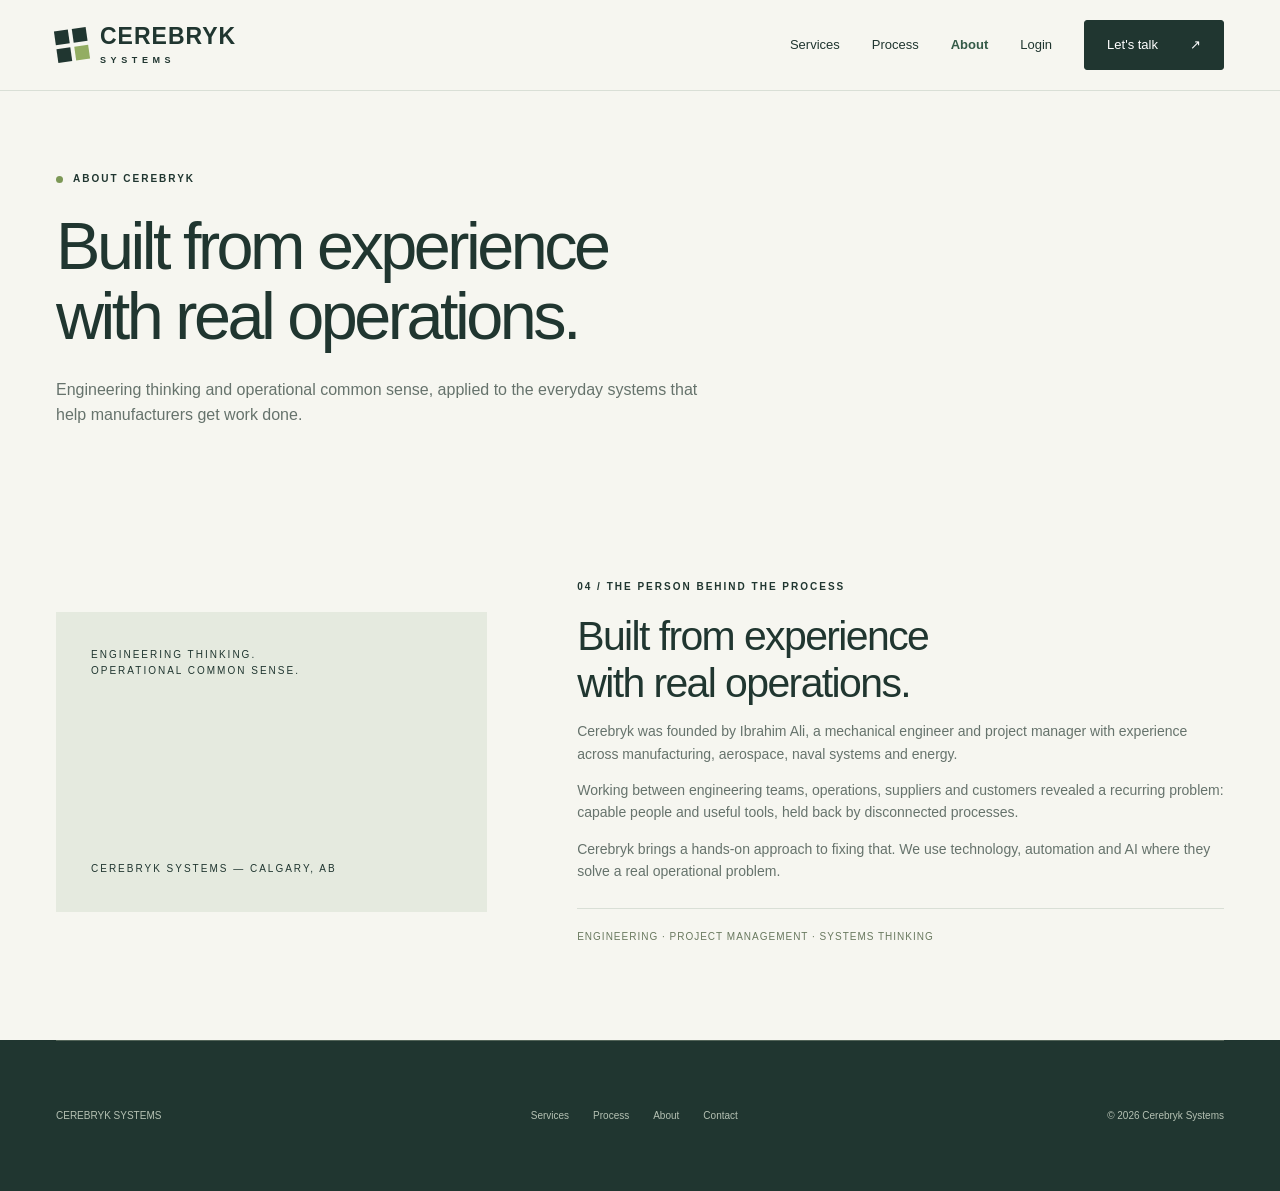
==== commit ae79b6c4: "Port latest Cerebryk Sites design update" ====
--- a/about/index.html
+++ b/about/index.html
@@ -6,5 +6,5 @@
 <link rel="canonical" href="https://cerebryk.com/about/"/>
 <meta property="og:title" content="About | Cerebryk Systems"/><meta property="og:description" content="Meet Ibrahim Ali, founder of Cerebryk Systems, and learn about the experience behind its practical approach to operations improvement."/><meta property="og:url" content="https://cerebryk.com/about/"/><meta property="og:type" content="website"/><meta property="og:site_name" content="Cerebryk Systems"/>
 <meta name="twitter:card" content="summary"/><meta name="twitter:title" content="About | Cerebryk Systems"/><meta name="twitter:description" content="Meet Ibrahim Ali, founder of Cerebryk Systems, and learn about the experience behind its practical approach to operations improvement."/>
-<link rel="icon" type="image/svg+xml" href="/favicon.svg"/><link rel="stylesheet" href="/assets/site.css"/>
-</head><body data-page="about"><header><div class="wrap"><nav aria-label="Main navigation"><a class="brand" href="/" aria-label="Cerebryk Systems home"><span class="symbol" aria-hidden="true"><i></i><i></i><i></i><i></i></span><span class="word">CEREBRYK<small>SYSTEMS</small></span></a><button class="menu" aria-label="Open navigation" aria-expanded="false">Menu &#9776;</button><div class="navlinks"><a href="/services/">Services</a><a href="/process/">Process</a><a href="/about/" aria-current="page">About</a><a href="/login/">Login</a><a class="btn" href="/contact/">Let&#39;s talk <span>&#8599;</span></a></div></nav></div></header><main><section class="page-intro"><div class="wrap"><div class="eyebrow"><span class="dot"></span> About Cerebryk</div><h1>Built from experience<br>with real operations.</h1><p>Engineering thinking and operational common sense, applied to the everyday systems that help manufacturers get work done.</p></div></section><section id="about"><div class="wrap founder"><div class="founder-art"><small>ENGINEERING THINKING.<br>OPERATIONAL COMMON SENSE.</small><div class="giant">C /</div><small>CEREBRYK SYSTEMS — CALGARY, AB</small></div><div><div class="eyebrow">04 / The person behind the process</div><h2>Built from experience<br>with real operations.</h2><p>Cerebryk was founded by Ibrahim Ali, a mechanical engineer and project manager with experience across manufacturing, aerospace, naval systems and energy.</p><p>Working between engineering teams, operations, suppliers and customers revealed a recurring problem: capable people and useful tools, held back by disconnected processes.</p><p>Cerebryk brings a hands-on approach to fixing that. We use technology, automation and AI where they solve a real operational problem.</p><div class="expertise">ENGINEERING · PROJECT MANAGEMENT · SYSTEMS THINKING</div></div></div></section></main><footer class="site-footer dark"><div class="wrap"><div class="footer"><span>CEREBRYK SYSTEMS</span><nav class="footer-links" aria-label="Footer navigation"><a href="/services/">Services</a><a href="/process/">Process</a><a href="/about/">About</a><a href="/contact/">Contact</a></nav><span>&copy; 2026 Cerebryk Systems</span></div></div></footer><script src="/assets/site.js" defer></script></body></html>
+<link rel="icon" type="image/svg+xml" href="/favicon.svg?v=2"/><link rel="stylesheet" href="/assets/site.css"/>
+</head><body data-page="about"><header><div class="wrap"><nav aria-label="Main navigation"><a class="brand" href="/" aria-label="Cerebryk Systems home"><span class="symbol" aria-hidden="true"><i></i><i></i><i></i><i></i></span><span class="word">CEREBRYK<small>SYSTEMS</small></span></a><button class="menu" aria-label="Open navigation" aria-expanded="false">Menu &#9776;</button><div class="navlinks"><a href="/services/">Services</a><a href="/process/">Process</a><a href="/about/" aria-current="page">About</a><a href="/login/">Login</a><a class="btn" href="/contact/">Let&#39;s talk <span>&#8599;</span></a></div></nav></div></header><main><section class="page-intro"><div class="wrap"><div class="eyebrow"><span class="dot"></span> About Cerebryk</div><h1>Built from experience<br>with real operations.</h1><p>Engineering thinking and operational common sense, applied to the everyday systems that help manufacturers get work done.</p></div></section><section id="about"><div class="wrap founder"><div class="founder-art"><small>ENGINEERING THINKING.<br>OPERATIONAL COMMON SENSE.</small><div class="giant" aria-hidden="true"></div><small>CEREBRYK SYSTEMS — CALGARY, AB</small></div><div><div class="eyebrow">04 / The person behind the process</div><h2>Built from experience<br>with real operations.</h2><p>Cerebryk was founded by Ibrahim Ali, a mechanical engineer and project manager with experience across manufacturing, aerospace, naval systems and energy.</p><p>Working between engineering teams, operations, suppliers and customers revealed a recurring problem: capable people and useful tools, held back by disconnected processes.</p><p>Cerebryk brings a hands-on approach to fixing that. We use technology, automation and AI where they solve a real operational problem.</p><div class="expertise">ENGINEERING · PROJECT MANAGEMENT · SYSTEMS THINKING</div></div></div></section></main><footer class="site-footer dark"><div class="wrap"><div class="footer"><span>CEREBRYK SYSTEMS</span><nav class="footer-links" aria-label="Footer navigation"><a href="/services/">Services</a><a href="/process/">Process</a><a href="/about/">About</a><a href="/contact/">Contact</a></nav><span>&copy; 2026 Cerebryk Systems</span></div></div></footer><script src="/assets/site.js" defer></script></body></html>
--- a/assets/site.css
+++ b/assets/site.css
@@ -1,7 +1,12 @@
 :root{--ink:#203630;--muted:#66736c;--paper:#f6f6f0;--line:#d9dfd6;--accent:#daed85;--green:#355b48}*{box-sizing:border-box}html{scroll-behavior:smooth;scroll-padding-top:95px}body{margin:0;background:var(--paper);color:var(--ink);font-family:Arial,Helvetica,sans-serif;font-size:16px;line-height:1.6}a{color:inherit;text-decoration:none}button,input,select,textarea{font:inherit}button,a,input,select,textarea{outline-offset:5px}button{cursor:pointer}.wrap{max-width:1280px;margin:auto;padding:0 56px}header{position:sticky;top:0;background:#f6f6f0f5;border-bottom:1px solid var(--line);z-index:10}nav{height:90px;display:flex;align-items:center;justify-content:space-between}.brand{display:flex;align-items:center;gap:12px}.symbol{width:32px;height:32px;display:grid;grid-template-columns:1fr 1fr;gap:4px;transform:rotate(-8deg)}.symbol i{background:var(--ink)}.symbol i:last-child{background:#93ad62}.word{font-size:23px;font-weight:750;letter-spacing:1px;line-height:1}.word small{display:block;font-size:9px;letter-spacing:4.6px;margin-top:8px}.navlinks{display:flex;gap:32px;align-items:center;font-size:13px}.btn{display:inline-flex;align-items:center;justify-content:space-between;gap:32px;background:var(--ink);color:white;padding:14px 22px;font-size:13px;border:1px solid var(--ink);border-radius:3px;transition:background .2s,transform .2s}.btn:hover{background:#385749;transform:translateY(-2px)}.btn.light{background:var(--accent);border-color:var(--accent);color:var(--ink)}.textlink{font-size:13px;border-bottom:1px solid #9aa699;padding-bottom:5px}.eyebrow{font-size:10px;letter-spacing:2px;font-weight:bold;text-transform:uppercase;display:flex;align-items:center;gap:10px}.dot{width:7px;height:7px;border-radius:50%;background:#7c9856}.hero{padding:80px 0 65px;display:grid;grid-template-columns:1.08fr 1fr;gap:70px;align-items:center}h1{font-size:clamp(48px,5.2vw,76px);letter-spacing:-3.5px;line-height:1.05;font-weight:500;margin:25px 0}h1 em{font-style:normal;color:#72845b}p{color:var(--muted)}.hero p{max-width:440px;font-size:16px;margin:26px 0 30px}.actions{display:flex;align-items:center;gap:25px}.location{font-size:10px;color:var(--muted);margin-top:25px}.board-shell{padding:24px;background:#e8ece2;border:1px solid #dce2d5;border-radius:7px;position:relative}.board-shell:before{content:'';position:absolute;inset:-15px;background-image:radial-gradient(#adbaa2 .7px,transparent .7px);background-size:12px 12px;z-index:-1}.board{background:#fffefa;border:1px solid #d3daca;border-radius:5px;box-shadow:0 20px 35px #233a3010;padding:23px}.boardtop{display:flex;justify-content:space-between;font-size:10px;border-bottom:1px solid var(--line);padding-bottom:18px;align-items:center}.live{color:#557449;background:#edf3e7;padding:3px 8px;font-size:9px;border-radius:3px}.board h3{font-size:20px;font-weight:500;margin:18px 0}.metrics{display:grid;grid-template-columns:repeat(3,1fr);gap:8px}.metric{padding:12px;background:#f2f4ed;border:1px solid #e6e9df;border-radius:3px}.metric small{font-size:9px;color:var(--muted);display:block}.metric strong{font-size:27px;font-weight:500;display:block}.metric span{font-size:8px;color:#64804c}.jobtitle{display:flex;justify-content:space-between;font-size:9px;margin:23px 0 8px}.job{display:grid;grid-template-columns:1.4fr 1fr .7fr;gap:10px;align-items:center;padding:12px 0;border-top:1px solid #edf0e8;font-size:9px}.job b{font-weight:500}.bar{height:4px;background:#e9ecdf;border-radius:5px}.bar i{display:block;background:#849b63;height:100%;border-radius:5px}.status{text-align:right;color:#5c7450}.status.warn{color:#9e7645}.boardfoot{font-size:9px;color:var(--muted);padding-top:17px}.caption{display:flex;justify-content:space-between;font-size:9px;letter-spacing:1px;margin:18px 0 0;color:#788470}.ribbon{border-top:1px solid var(--line);border-bottom:1px solid var(--line);padding:23px 0;display:flex;justify-content:space-between;font-size:11px;color:#63715f}.ribbon span+span:before{content:'+';margin-right:28px;color:#99a683}section{padding:95px 0}.sectionhead{display:grid;grid-template-columns:1fr 1fr;gap:80px;align-items:end;margin-bottom:45px}h2{font-size:clamp(31px,3.2vw,45px);line-height:1.14;letter-spacing:-1.6px;font-weight:500;margin:18px 0 0}.sectionhead p{max-width:430px;font-size:14px;margin:0}.issues{display:grid;grid-template-columns:repeat(3,1fr);gap:35px}.issue{border-top:1px solid #afbaa9;padding-top:20px}.num{font-family:monospace;font-size:11px;color:#7c8d69}.issue h3{font-size:18px;line-height:1.3;font-weight:500}.issue p{font-size:13px}.dark{background:var(--ink);color:#f4f4e9}.dark p{color:#bac6bb}.dark .eyebrow{color:#bdcf9b}.solution-list{margin-top:35px}.solution{display:grid;grid-template-columns:65px 1.1fr 1fr 35px;gap:15px;border-top:1px solid #4d6056;padding:26px 0;align-items:center}.solution h3{font-size:21px;font-weight:400;margin:0}.solution p{font-size:13px;margin:0;max-width:380px}.solution .num{color:#a7bb8c}.solution:last-child{border-bottom:1px solid #4d6056}.arrow{font-size:23px;color:var(--accent)}.steps{display:grid;grid-template-columns:repeat(4,1fr);gap:30px;margin-top:50px}.step{border-top:1px solid var(--line);padding-top:20px}.step h3{font-size:23px;font-weight:400;margin:15px 0}.step p{font-size:13px}.assessment{background:#e8eddf;padding:45px;display:grid;grid-template-columns:1fr 1fr;gap:85px;border-radius:5px}.assessment h2{margin-top:15px}.assessment p{font-size:14px}.checklist{list-style:none;padding:0;margin:0 0 30px}.checklist li{padding:11px 0;border-bottom:1px solid #cbd4c1;font-size:13px}.checklist li:before{content:'✓';margin-right:15px;color:#527040}.founder{display:grid;grid-template-columns:.8fr 1.2fr;gap:90px;align-items:center}.founder-art{background:#e5eadf;padding:35px;min-height:300px;position:relative;overflow:hidden;display:flex;flex-direction:column;justify-content:space-between}.giant{font-size:130px;letter-spacing:-10px;line-height:1;color:#9cad89;font-weight:500}.founder-art small{font-size:10px;letter-spacing:2px}.founder p{font-size:14px}.expertise{font-size:10px;letter-spacing:1px;border-top:1px solid var(--line);padding-top:20px;margin-top:25px;color:#69795f}.contact{display:grid;grid-template-columns:1fr 1fr;gap:100px}.contact p{max-width:370px;font-size:14px}.contact h2{font-size:50px}.formrow{display:grid;grid-template-columns:1fr 1fr;gap:16px}label{display:block;font-size:11px;color:#c3cfbf;margin-bottom:18px}input,select,textarea{display:block;width:100%;border:1px solid #607267;background:#2b4339;color:white;padding:11px;margin-top:6px;border-radius:2px;font-size:13px}textarea{resize:vertical;min-height:95px}input::placeholder,textarea::placeholder{color:#acb9ab}.notice{font-size:10px!important;color:#bac6bb;margin-top:12px}.formresult{color:var(--accent)!important;font-size:13px}.footer{padding:30px 0;border-top:1px solid #526458;display:flex;justify-content:space-between;font-size:10px;color:#b5c1b3}.menu{display:none;background:transparent;border:1px solid var(--line);padding:5px 10px;color:var(--ink)}.contact-section{padding-bottom:50px}.sectionlabel{display:flex;justify-content:space-between}.sectionlabel span:last-child{font-size:10px;color:#829174}.mobile-only{display:none}@media(min-width:1500px){.hero{min-height:660px}}@media(max-width:950px){.wrap{padding:0 30px}.hero{gap:35px}h1{font-size:54px}.navlinks{gap:20px}.navlinks .btn{display:none}.sectionhead{gap:35px}.assessment{gap:35px}.contact{gap:40px}.ribbon span+span:before{margin-right:12px}.founder{gap:40px}}@media(max-width:680px){.wrap{padding:0 22px}nav{height:75px}.menu{display:block}.navlinks{display:none;position:absolute;left:0;right:0;top:75px;background:var(--paper);padding:25px;flex-direction:column;border-bottom:1px solid var(--line)}.navlinks.open{display:flex}.navlinks.open .btn{display:inline-flex}.hero{grid-template-columns:1fr;padding:45px 0;gap:45px}h1{font-size:56px;letter-spacing:-2.5px}.hero p{font-size:15px}.board-shell{padding:15px}.ribbon{display:grid;grid-template-columns:1fr 1fr;gap:15px;font-size:10px}.ribbon span+span:before{content:none}section{padding:65px 0}.sectionhead,.assessment,.founder,.contact{grid-template-columns:1fr;gap:25px}.issues{grid-template-columns:1fr;gap:25px}.issue h3{margin:10px 0}.solution{grid-template-columns:25px 1fr 20px;gap:12px}.solution p{grid-column:2;grid-row:2}.solution .arrow{grid-column:3;grid-row:1}.solution h3{font-size:19px}.steps{grid-template-columns:1fr 1fr;gap:25px}.assessment{padding:25px}.founder-art{min-height:230px}.giant{font-size:100px}.contact h2{font-size:43px}.footer{gap:15px;flex-direction:column}.actions{gap:18px}.btn{gap:18px}.caption{font-size:8px}.sectionlabel span:last-child{display:none}.formrow{grid-template-columns:1fr;gap:0}}
 
 
-.navlinks a[aria-current="page"]:not(.btn) { color: var(--green); font-weight: 700; }
+.system-map{position:relative;min-height:440px;background:linear-gradient(135deg,#eef1e8 0%,#e4eadf 100%);border:1px solid #d6ddd1;border-radius:7px;overflow:hidden}.system-map:before{content:'';position:absolute;inset:0;background-image:radial-gradient(#a8b6a2 .8px,transparent .8px);background-size:18px 18px;opacity:.7}.map-ring{position:absolute;border:1px solid #a9b5a5;border-radius:50%;inset:58px 76px}.map-ring.inner{inset:116px 134px;border-style:dashed}.map-core{position:absolute;left:50%;top:50%;width:126px;height:126px;transform:translate(-50%,-50%);border-radius:50%;background:var(--ink);color:#fff;display:grid;place-items:center;text-align:center;font-size:10px;line-height:1.45;letter-spacing:1.4px}.map-node{position:absolute;padding:10px 13px;background:#fffefa;border:1px solid #aeb8aa;border-radius:3px;font-size:9px;font-weight:bold;letter-spacing:1px;box-shadow:4px 4px 0 #c9d3c4}.map-node:after{content:'';position:absolute;width:7px;height:7px;background:#86a35d;border-radius:50%}.map-node.people{top:54px;right:48px}.map-node.people:after{left:-22px;bottom:-15px}.map-node.process{left:34px;top:190px}.map-node.process:after{right:-25px;top:13px}.map-node.information{right:35px;bottom:74px}.map-node.information:after{left:-21px;top:-12px}.map-node.tools{left:82px;bottom:45px}.map-node.tools:after{right:-20px;top:-18px}.map-note{position:absolute;top:20px;left:22px;font-size:9px;font-weight:bold;letter-spacing:1.4px}.map-caption{position:absolute;right:18px;bottom:15px;font-size:8px;letter-spacing:1px;color:#788470}.map-pulse{position:absolute;width:8px;height:8px;border-radius:50%;background:#7c9856;left:50%;top:50%;margin:-4px;animation:mapPulse 2.4s ease-out infinite}@keyframes mapPulse{0%{box-shadow:0 0 0 0 #7c985699}70%{box-shadow:0 0 0 28px #7c985600}100%{box-shadow:0 0 0 0 #7c985600}}@media(max-width:680px){.system-map{min-height:370px}.map-ring{inset:54px 48px}.map-ring.inner{inset:105px 100px}.map-node.people{right:24px}.map-node.process{left:18px;top:158px}.map-node.information{right:18px;bottom:62px}.map-node.tools{left:42px;bottom:34px}}
+.flow-map{min-height:440px;padding:28px;background:#e8ece2;border:1px solid #d6ddd1;border-radius:7px}.flow-map:before{background-image:linear-gradient(#d8dfd4 1px,transparent 1px),linear-gradient(90deg,#d8dfd4 1px,transparent 1px);background-size:28px 28px;opacity:.55}.flow-head{position:relative;display:flex;justify-content:space-between;align-items:center;font-size:9px;font-weight:bold;letter-spacing:1.4px}.flow-head span:last-child{color:#66736c;font-weight:normal}.flow-canvas{position:relative;height:330px;margin-top:20px}.flow-line{position:absolute;inset:15px 0 0;width:100%;height:270px;overflow:visible}.flow-line path.base{fill:none;stroke:#9baa96;stroke-width:1.5}.flow-line path.active{fill:none;stroke:#718d55;stroke-width:3;stroke-linecap:round;stroke-dasharray:7 10;animation:flowDash 12s linear infinite}.flow-line circle{fill:#fffefa;stroke:#718d55;stroke-width:2}.flow-stage{position:absolute;width:118px;background:#fffefa;border:1px solid #aeb8aa;border-radius:4px;padding:13px 12px;box-shadow:5px 5px 0 #c9d3c4}.flow-stage b{display:block;font-size:10px;letter-spacing:1.2px;margin-bottom:5px}.flow-stage small{display:block;color:#66736c;font-size:8px;line-height:1.4}.flow-stage.one{left:0;top:26px}.flow-stage.two{left:29%;top:154px}.flow-stage.three{right:27%;top:36px}.flow-stage.four{right:0;top:166px;background:var(--ink);color:#fff;border-color:var(--ink);box-shadow:5px 5px 0 #93ad62}.flow-stage.four small{color:#cbd4ce}.flow-result{position:absolute;left:50%;bottom:1px;transform:translateX(-50%);font-size:8px;letter-spacing:1.2px;color:#64725f;white-space:nowrap}@keyframes flowDash{to{stroke-dashoffset:-170}}@media(max-width:680px){.flow-map{min-height:390px;padding:20px}.flow-canvas{height:300px}.flow-stage{width:104px;padding:10px}.flow-stage.two{left:22%;top:140px}.flow-stage.three{right:20%;top:32px}.flow-stage.four{top:155px}.flow-line{height:245px}.flow-result{bottom:0}}
+.flow-map{padding:28px 30px}.flow-canvas{height:310px;margin-top:18px}.flow-line{inset:48px 0 0;height:190px}.flow-line path.base{stroke:#a7b3a2;stroke-width:2}.flow-line path.active{stroke-width:3;stroke-dasharray:6 9}.flow-stage{width:22%;min-height:98px;top:92px!important;display:flex;flex-direction:column;justify-content:center;padding:14px;box-shadow:none;background:#f9faf6;border-color:#aeb8aa}.flow-stage.one{left:0}.flow-stage.two{left:26%}.flow-stage.three{left:52%;right:auto}.flow-stage.four{left:auto;right:0}.flow-stage b{margin-bottom:8px}.flow-stage:before{content:'';position:absolute;left:50%;top:-27px;width:9px;height:9px;transform:translateX(-50%);border-radius:50%;background:#fffefa;border:2px solid #718d55;z-index:2}.flow-stage.four:before{background:#93ad62;border-color:var(--ink)}.flow-result{bottom:14px}.flow-canvas:after{content:'→';position:absolute;right:-2px;top:73px;color:#718d55;font-size:17px}@media(max-width:680px){.flow-map{padding:20px}.flow-canvas{height:280px}.flow-stage{width:23%;min-height:108px;padding:10px 8px;top:82px!important}.flow-stage.one{left:0}.flow-stage.two{left:25.7%}.flow-stage.three{left:51.4%}.flow-stage.four{right:0}.flow-line{inset:38px 0 0;height:185px}.flow-result{bottom:5px;font-size:7px;letter-spacing:.8px}}
+.flow-stage{padding-left:10px;padding-right:10px}.flow-stage b{font-size:9px;line-height:1.35;letter-spacing:.65px;overflow-wrap:anywhere;word-break:normal}
+.flow-stage{width:23%;padding:14px 9px;overflow:hidden}.flow-stage.one{left:0}.flow-stage.two{left:25.7%}.flow-stage.three{left:51.4%;right:auto}.flow-stage.four{right:0}.flow-stage b{max-width:100%;font-size:8px;line-height:1.4;letter-spacing:.35px;white-space:normal;overflow-wrap:break-word}.flow-stage small{max-width:100%;font-size:8px;line-height:1.35;overflow-wrap:break-word}
+.flow-stage{padding:14px 10px}.flow-stage b{display:flex;flex-direction:column;gap:3px;max-width:none;font-size:9px;line-height:1.15;letter-spacing:.45px;white-space:nowrap;overflow:visible}.flow-stage b .stage-num{font-size:7px;line-height:1;color:#71806f;letter-spacing:1px}.flow-stage.four b .stage-num{color:#b9c8bd}.flow-stage small{font-size:8px;line-height:1.45;overflow-wrap:normal;word-break:normal}.navlinks a[aria-current="page"]:not(.btn) { color: var(--green); font-weight: 700; }
 .navlinks .btn[aria-current="page"] { box-shadow: 0 0 0 3px #daed8566; }
 .page-intro { padding: 80px 0 40px; }
 .page-intro h1 { max-width: 950px; }
